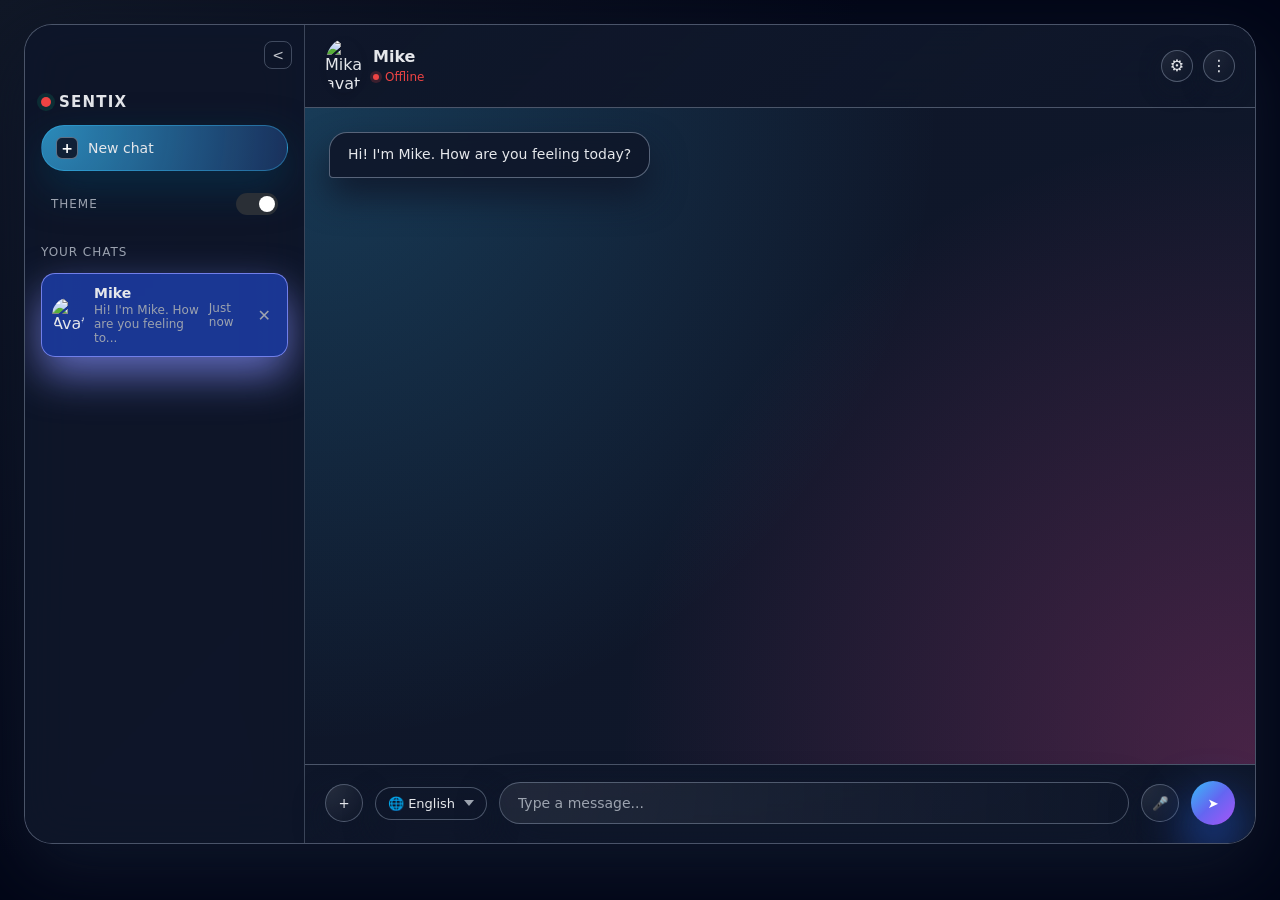
==== frontend/index.html @ 18a46323 "Initial commit - Sentix Empathy Companion" ====
<!DOCTYPE html>
<html lang="en">
<head>
    <meta charset="UTF-8">
    <title>Sentix | Emotion-Aware AI</title>
    <link rel="stylesheet" href="style.css">
</head>
<body>

<div class="container">

    <!-- LEFT PANEL -->
    <aside class="sidebar">
        <button id="toggle-sidebar" class="icon-btn sidebar-toggle-btn ghost" type="button" aria-label="Toggle sidebar">&lt;</button>

        <div class="sidebar-inner">
            <div class="sidebar-top">
                <div class="brand-row">
                    <div class="brand-dot"></div>
                    <span class="brand-text">Sentix</span>
                </div>
            </div>

            <button id="new-chat" class="new-chat-btn">
                <span class="btn-icon">+</span>
                <span class="btn-text">New chat</span>
            </button>

            <div class="theme-toggle">
                <span class="toggle-label">Theme</span>
                <label class="switch">
                    <input id="theme-switch" type="checkbox" aria-label="Toggle dark mode">
                    <span class="slider"></span>
                </label>
            </div>

            <div class="sidebar-section">Your chats</div>
            <div id="chat-list" class="chat-list"></div>
        </div>
    </aside>

    <!-- RIGHT CHAT PANEL -->
    <main class="chat-area">

        <header class="chat-header">
            <div class="chat-header-left">
                <div class="profile">
                    <img src="https://i.pinimg.com/564x/8d/ff/49/8dff49985d0d8afa53751d9ba8907aed.jpg" alt="Mika avatar" />
                    <div>
                        <h3 id="chat-title">Sentix AI</h3>
                        <span class="status">Active now</span>
                    </div>
                </div>
            </div>
            <div class="chat-header-actions" style="position: relative;">
                <button id="settings-btn" class="icon-btn glass-icon" type="button" aria-label="Settings">
                    ⚙
                </button>
                <div id="settings-menu" class="settings-menu hidden">
                    <div class="settings-item">
                        <span>UI Scale</span>
                        <div class="zoom-controls">
                            <button id="zoom-out-btn" class="zoom-btn" type="button" title="Decrease size">−</button>
                            <span id="zoom-level-text">100%</span>
                            <button id="zoom-in-btn" class="zoom-btn" type="button" title="Increase size">+</button>
                        </div>
                    </div>
                    <div class="settings-item" style="margin-top: 10px; display: flex; justify-content: space-between; align-items: center;">
                        <span style="font-size: 13px; color: var(--text-main);">Emotion Tracker</span>
                        <label class="switch">
                            <input id="webcam-switch" type="checkbox" aria-label="Toggle webcam emotion tracking">
                            <span class="slider"></span>
                        </label>
                    </div>
                    <video id="webcam-feed" autoplay playsinline muted style="display: none;"></video>
                    <canvas id="webcam-canvas" style="display: none;"></canvas>
                </div>
                <button class="icon-btn glass-icon" type="button" aria-label="More options">
                    ⋮
                </button>
            </div>
        </header>

        <section id="chat" class="messages"></section>

        <footer class="input-box">
            <button class="input-icon-btn" type="button" aria-label="Add attachment">+</button>

            <!-- ── Language Selector ── -->
            <div class="lang-select-wrapper">
                <select id="language-select" class="language-select" aria-label="Select language">
                    <option value="English" selected>🌐 English</option>
                    <option value="Hindi">हिन्दी</option>
                    <option value="Bengali">বাংলা</option>
                    <option value="Tamil">தமிழ்</option>
                    <option value="Telugu">తెలుగు</option>
                    <option value="Marathi">मराठी</option>
                    <option value="Gujarati">ગુજરાતી</option>
                    <option value="Kannada">ಕನ್ನಡ</option>
                    <option value="Malayalam">മലയാളം</option>
                    <option value="Punjabi">ਪੰਜਾਬੀ</option>
                    <option value="Odia">ଓଡ଼ିଆ</option>
                    <option value="Assamese">অসমীয়া</option>
                </select>
            </div>

            <div class="input-wrapper">
                <input id="input"
                       placeholder="Type a message..."
                       onkeydown="if(event.key==='Enter') send()">
            </div>
            <button id="mic-btn" class="input-icon-btn" type="button" aria-label="Voice Input">🎤</button>
            <button id="send-btn" class="send-btn" type="button" onclick="send()" aria-label="Send message">
                ➤
            </button>
        </footer>

    </main>
</div>

<script src="script.js"></script>
</body>
</html>
---- frontend/style.css ----
* {
    box-sizing: border-box;
    font-family: "Segoe UI", system-ui, sans-serif;
}

:root {
    /* Dark theme defaults (current design) */
    --app-bg: radial-gradient(circle at 0% 0%, #111827 0, #020617 55%),
               radial-gradient(circle at 100% 100%, #4c1d95 0, #020617 55%);
    --panel-bg: rgba(15, 23, 42, 0.82);
    --panel-border: rgba(148, 163, 184, 0.45);
    --sidebar-bg: rgba(15, 23, 42, 0.78);
    --sidebar-border: rgba(148, 163, 184, 0.35);

    --text-main: #e5e7eb;
    --text-sub: #94a3b8;
    --text-placeholder: #9ca3af;

    --accent: #7dd3fc;
    --accent-strong: #6366f1;

    --sidebar-text: #e5e7eb;
    --sidebar-muted: #9ca3af;
    --sidebar-item: rgba(15, 23, 42, 0.6);
    --sidebar-item-hover: rgba(30, 64, 175, 0.55);
    --sidebar-item-active: rgba(30, 64, 175, 0.8);
    --sidebar-btn: rgba(15, 23, 42, 0.7);
    --sidebar-btn-border: rgba(148, 163, 184, 0.45);
    --sidebar-icon: #e5e7eb;

    --chat-bubble: rgba(15, 23, 42, 0.9);
    --chat-border: rgba(148, 163, 184, 0.55);
    --chat-user-gradient: linear-gradient(135deg, #38bdf8, #6366f1, #a855f7);
    --chat-bot-bg: var(--chat-bubble);
    --chat-bot-border: var(--chat-border);

    --input-bg: radial-gradient(circle at 0% 0%, rgba(248, 250, 252, 0.08), rgba(15, 23, 42, 0.9));
    --input-border: rgba(148, 163, 184, 0.45);

    --glass-shadow: 0 26px 70px rgba(15, 23, 42, 0.95);
}

/* LIGHT THEME OVERRIDES – soft 3D / pastel */
body.theme-light {
    /* base surfaces */
    --app-bg: linear-gradient(135deg, #f3e8df, #f6ede7);
    --panel-bg: #f6ede7;
    --sidebar-bg: rgba(255, 255, 255, 0.5);
    --panel-border: rgba(255, 255, 255, 0.6);
    --sidebar-border: rgba(255, 255, 255, 0.6);

    /* pastel palette */
    --peach: #e9b7a4;
    --rose: #d99a8c;
    --cream: #f6ede7;
    --sky: #9fc6d8;
    --soft-blue: #bcd6e3;

    /* text */
    --text-main: #2f2f2f;
    --text-sub: #6e6e6e;
    --text-placeholder: #a0a0a0;

    /* accents */
    --accent: #9fc6d8;
    --accent-strong: #d99a8c;

    /* sidebar + list */
    --sidebar-text: #2f2f2f;
    --sidebar-muted: #8a827b;
    --sidebar-item: rgba(246, 237, 231, 0.9);
    --sidebar-item-hover: rgba(245, 230, 220, 0.95);
    --sidebar-item-active: rgba(233, 183, 164, 0.25);
    --sidebar-btn: rgba(246, 237, 231, 0.9);
    --sidebar-btn-border: rgba(255, 255, 255, 0.8);
    --sidebar-icon: #6e6e6e;

    /* chat bubbles */
    --chat-user-gradient: linear-gradient(135deg, #9fc6d8, #d99a8c);
    --chat-bot-bg: #f9efe6;
    --chat-bot-border: rgba(255, 255, 255, 0.9);
    --chat-bubble: var(--chat-bot-bg);
    --chat-border: var(--chat-bot-border);

    /* input */
    --input-bg: #f6ede7;
    --input-border: rgba(255, 255, 255, 0.9);

    /* global light shadow */
    --glass-shadow: 8px 8px 24px rgba(0, 0, 0, 0.08),
                    -8px -8px 24px rgba(255, 255, 255, 0.9);
}

body {
    margin: 0;
    min-height: 100vh;
    background: var(--app-bg);
    color: var(--text-main);
    display: flex;
    align-items: stretch;
    justify-content: center;
    padding: 24px;
    transition: background 0.25s ease, color 0.25s ease;
}

.container {
    display: flex;
    width: min(1180px, 100%);
    max-height: 820px;
    flex: 1;
    background: linear-gradient(135deg, rgba(15, 23, 42, 0.78), rgba(15, 23, 42, 0.88));
    border-radius: 28px;
    border: 1px solid var(--panel-border);
    box-shadow: var(--glass-shadow);
    overflow: hidden;
    backdrop-filter: blur(28px) saturate(160%);
    -webkit-backdrop-filter: blur(28px) saturate(160%);
    transition: background 0.25s ease, border-color 0.25s ease, box-shadow 0.25s ease;
}

body.theme-light .container {
    background: radial-gradient(circle at 0% 0%, #f6ede7 0, #f3e8df 55%);
    box-shadow: 12px 12px 28px rgba(0, 0, 0, 0.08),
                -12px -12px 28px rgba(255, 255, 255, 0.95);
}

/* SIDEBAR */
.sidebar {
    width: 280px;
    min-width: 280px;
    flex-shrink: 0;
    position: relative;
    background: var(--sidebar-bg);
    color: var(--sidebar-text);
    border-right: 1px solid var(--sidebar-border);
    padding: 16px;
    overflow: hidden;
    backdrop-filter: blur(24px);
    -webkit-backdrop-filter: blur(24px);
    /* Expand: width grows immediately */
    transition: width 0.2s ease, min-width 0.2s ease, background 0.25s ease, border-color 0.25s ease;
}

body.sidebar-collapsed .sidebar {
    width: 52px;
    min-width: 52px;
    /* Collapse: wait for content to fully vanish (0.14s) THEN shrink */
    transition: width 0.2s ease 0.14s, min-width 0.2s ease 0.14s, background 0.25s ease, border-color 0.25s ease;
}

/* Inner content fades when collapsed */
.sidebar-inner {
    padding-top: 52px;
    opacity: 1;
    visibility: visible;
    transform: translateX(0);
    pointer-events: auto;
    transform-origin: left center;
    /* Expand: visibility flips to visible instantly at delay start, then content fades in */
    transition: opacity 0.15s ease 0.18s, transform 0.15s ease 0.18s, visibility 0s linear 0.18s;
    display: flex;
    flex-direction: column;
    gap: 14px;
}

body.sidebar-collapsed .sidebar-inner {
    opacity: 0;
    visibility: hidden;
    transform: translateX(-6px);
    pointer-events: none;
    /* Collapse: fade 0.12s, then visibility snaps to hidden at 0.12s — fully gone before width shrinks */
    transition: opacity 0.12s ease, transform 0.12s ease, visibility 0s linear 0.12s;
}

/* Absolutely-positioned toggle button — always visible */
.sidebar-toggle-btn {
    position: absolute !important;
    top: 16px;
    right: 12px;
    z-index: 10;
    width: 28px !important;
    height: 28px !important;
    border-radius: 8px !important;
    font-size: 14px !important;
    line-height: 1 !important;
    display: inline-flex !important;
    align-items: center !important;
    justify-content: center !important;
    padding: 0 !important;
    opacity: 0.85;
    transition: opacity 0.2s ease, background 0.18s ease !important;
}

.sidebar-top {
    display: flex;
    align-items: center;
    justify-content: space-between;
    gap: 10px;
}

.brand-row {
    display: flex;
    align-items: center;
    gap: 8px;
    font-weight: 600;
}

.brand-dot {
    width: 10px;
    height: 10px;
    border-radius: 50%;
    background: #22c55e;
    box-shadow: 0 0 0 4px rgba(34, 197, 94, 0.25);
}

.brand-text {
    font-size: 15px;
    color: var(--sidebar-text);
    letter-spacing: 0.08em;
    text-transform: uppercase;
}

.icon-btn {
    width: 32px;
    height: 32px;
    border-radius: 999px;
    border: 1px solid var(--sidebar-btn-border);
    background: radial-gradient(circle at 0% 0%, rgba(248, 250, 252, 0.06), rgba(15, 23, 42, 0.92));
    cursor: pointer;
    font-size: 16px;
    line-height: 1;
    color: var(--sidebar-icon);
    display: inline-flex;
    align-items: center;
    justify-content: center;
    box-shadow: 0 8px 20px rgba(15, 23, 42, 0.7);
    transition: transform 0.18s ease, box-shadow 0.18s ease, background 0.18s ease, border-color 0.18s ease, opacity 0.18s ease, color 0.18s ease;
}

.icon-btn.ghost {
    background: transparent;
    box-shadow: none;
}

.icon-btn:hover {
    transform: translateY(-1px) scale(1.02);
    box-shadow: 0 14px 32px rgba(15, 23, 42, 0.95);
    border-color: rgba(129, 140, 248, 0.85);
}

.icon-btn:active {
    transform: translateY(0) scale(0.96);
    box-shadow: 0 8px 20px rgba(15, 23, 42, 0.8);
    opacity: 0.9;
}

body.theme-light .icon-btn {
    background: #f6ede7;
    border-color: rgba(255, 255, 255, 0.9);
    color: #6e6e6e;
    box-shadow:
        6px 6px 12px rgba(0, 0, 0, 0.08),
        -6px -6px 12px rgba(255, 255, 255, 0.9);
}

.new-chat-btn {
    display: flex;
    align-items: center;
    gap: 10px;
    padding: 11px 14px;
    border-radius: 999px;
    border: 1px solid rgba(56, 189, 248, 0.4);
    background: radial-gradient(circle at 0% 0%, rgba(56, 189, 248, 0.7), rgba(59, 130, 246, 0.25));
    color: var(--sidebar-text);
    cursor: pointer;
    font-size: 14px;
    box-shadow: 0 16px 40px rgba(8, 47, 73, 0.85);
    transition: transform 0.22s ease, box-shadow 0.22s ease, filter 0.22s ease, background 0.22s ease, border-color 0.22s ease, color 0.22s ease;
}

.btn-icon {
    width: 22px;
    height: 22px;
    border-radius: 6px;
    display: grid;
    place-items: center;
    font-weight: 600;
}

/* Dark theme "+" icon - dark pill, light glyph */
body:not(.theme-light) .btn-icon {
    background: rgba(15, 23, 42, 0.9);
    color: #ffffff;
    border: 1px solid rgba(148, 163, 184, 0.6);
}

/* Light theme "+" icon - light pill, dark glyph */
body.theme-light .btn-icon {
    background: #ffffff;
    color: #2f2f2f;
    border: 1px solid #e2e8f0;
}

.new-chat-btn:hover {
    transform: translateY(-1px) scale(1.02);
    box-shadow: 0 22px 50px rgba(8, 47, 73, 1);
    filter: saturate(1.4);
}

.new-chat-btn:active {
    transform: translateY(0) scale(0.97);
    box-shadow: 0 12px 32px rgba(8, 47, 73, 0.85);
}

body.theme-light .new-chat-btn {
    background: linear-gradient(145deg, #f6ede7, #f9f2ec);
    border-color: rgba(255, 255, 255, 0.9);
    color: var(--text-main);
    box-shadow:
        8px 8px 16px rgba(0, 0, 0, 0.08),
        -8px -8px 16px rgba(255, 255, 255, 0.95);
}

.sidebar-section {
    font-size: 12px;
    text-transform: uppercase;
    letter-spacing: 0.08em;
    color: var(--sidebar-muted);
    margin-top: 8px;
}

.chat-list {
    display: flex;
    flex-direction: column;
    gap: 10px;
}

.chat-item {
    display: flex;
    align-items: center;
    gap: 10px;
    padding: 11px 10px;
    border-radius: 14px;
    background: radial-gradient(circle at 0% 0%, rgba(15, 23, 42, 0.96), rgba(15, 23, 42, 0.78));
    color: var(--sidebar-text);
    cursor: pointer;
    transition: background 0.2s ease, box-shadow 0.2s ease, transform 0.2s ease, border-color 0.2s ease;
    border: 1px solid transparent;
}

.chat-item:hover {
    background: var(--sidebar-item-hover);
    box-shadow: 0 16px 40px rgba(15, 23, 42, 0.85);
    transform: translateY(-1px);
    border-color: rgba(129, 140, 248, 0.85);
}

.chat-item img {
    width: 32px;
    border-radius: 50%;
}

.chat-item-content {
    display: flex;
    flex-direction: column;
    gap: 2px;
}

.chat-item h4 {
    margin: 0;
    font-size: 14px;
    font-weight: 600;
}

.chat-item p {
    margin: 0;
    font-size: 12px;
    color: var(--sidebar-muted);
}

.time {
    margin-left: auto;
    font-size: 12px;
    color: var(--sidebar-muted);
}

.delete-btn {
    margin-left: 8px;
    border: none;
    background: transparent;
    color: var(--sidebar-muted);
    cursor: pointer;
    font-size: 16px;
}

.chat-item.active {
    background: var(--sidebar-item-active);
    border-color: rgba(129, 140, 248, 0.85);
    box-shadow: 0 18px 42px rgba(129, 140, 248, 0.7);
}

body.theme-light .chat-item {
    background: #f6ede7;
    box-shadow:
        8px 8px 16px rgba(0, 0, 0, 0.06),
        -8px -8px 16px rgba(255, 255, 255, 0.95);
}

body.theme-light .chat-item:hover {
    background: #f8f1ea;
    box-shadow:
        10px 10px 20px rgba(0, 0, 0, 0.06),
        -10px -10px 20px rgba(255, 255, 255, 0.96);
    border-color: rgba(233, 183, 164, 0.7);
}

body.theme-light .chat-item.active {
    background: radial-gradient(circle at top left, rgba(233, 183, 164, 0.45), #f6ede7);
    border-color: rgba(233, 183, 164, 0.9);
    box-shadow:
        8px 8px 18px rgba(0, 0, 0, 0.08),
        -8px -8px 18px rgba(255, 255, 255, 0.95);
}

/* COLLAPSED SIDEBAR */
body.sidebar-collapsed .sidebar {
    width: 68px;
    min-width: 68px;
    padding: 12px 8px;
}

body.sidebar-collapsed .brand-text,
body.sidebar-collapsed .sidebar-section,
body.sidebar-collapsed .chat-item-content,
body.sidebar-collapsed .time,
body.sidebar-collapsed .delete-btn {
    display: none;
}

body.sidebar-collapsed .new-chat-btn .btn-text {
    display: none;
}

body.sidebar-collapsed .new-chat-btn {
    justify-content: center;
}

body.sidebar-collapsed .chat-item {
    justify-content: center;
}

body.sidebar-collapsed .icon-btn#toggle-sidebar {
    transform: rotate(180deg);
}

/* CHAT AREA */
.chat-area {
    flex: 1;
    display: flex;
    flex-direction: column;
    background: radial-gradient(circle at 0% 0%, rgba(15, 23, 42, 0.96), rgba(15, 23, 42, 0.86));
    backdrop-filter: blur(24px);
    -webkit-backdrop-filter: blur(24px);
    transition: background 0.25s ease;
}

body.theme-light .chat-area {
    background:
        radial-gradient(circle at top left, #f6ede7, #e9d4c8);
}

/* HEADER */
.chat-header {
    display: flex;
    align-items: center;
    justify-content: space-between;
    background: linear-gradient(135deg, rgba(15, 23, 42, 0.98), rgba(15, 23, 42, 0.8));
    padding: 14px 20px;
    border-bottom: 1px solid var(--panel-border);
    backdrop-filter: blur(24px);
    -webkit-backdrop-filter: blur(24px);
    transition: background 0.25s ease, border-color 0.25s ease;
    position: relative;
    z-index: 50;
}

body.theme-light .chat-header {
    background: linear-gradient(135deg, #f6ede7, #f9f2ec);
}

.chat-header-left {
    display: flex;
    align-items: center;
    gap: 12px;
}

.chat-header-actions {
    display: flex;
    align-items: center;
    gap: 10px;
}

.glass-icon {
    background: radial-gradient(circle at 0% 0%, rgba(248, 250, 252, 0.08), rgba(15, 23, 42, 0.9));
}

body.theme-light .glass-icon {
    background: var(--panel-bg);
}

.profile {
    display: flex;
    align-items: center;
    gap: 10px;
}

.profile img {
    width: 38px;
    border-radius: 50%;
    /* soften avatar shadow for a cleaner header */
    box-shadow: 0 2px 6px rgba(0, 0, 0, 0.1);
}

.profile h3 {
    margin: 0;
    font-size: 16px;
    line-height: 1.1;
}

.status {
    display: inline-flex;
    align-items: center;
    gap: 6px;
    font-size: 12px;
    color: #22c55e;
    margin-top: 2px;
    line-height: 1.1;
}

.status::before {
    content: "";
    width: 6px;
    height: 6px;
    border-radius: 50%;
    background: #22c55e;
    box-shadow: 0 0 0 3px rgba(34, 197, 94, 0.2);
}

.status.offline {
    color: #ef4444;
}

.status.offline::before {
    background: #ef4444;
    box-shadow: 0 0 0 3px rgba(239, 68, 68, 0.2);
}

/* MESSAGES */
.messages {
    flex: 1;
    padding: 24px 24px 22px;
    overflow-y: auto;
    display: flex;
    flex-direction: column;
    gap: 14px;
    color: var(--text-main);
    background:
        radial-gradient(circle at 0% 0%, rgba(56, 189, 248, 0.22), transparent 55%),
        radial-gradient(circle at 100% 100%, rgba(236, 72, 153, 0.26), transparent 55%),
        linear-gradient(145deg, rgba(15, 23, 42, 0.9), rgba(15, 23, 42, 0.92));
    transition: background 0.28s ease;
    scroll-behavior: smooth;
}

body.theme-light .messages {
    background:
        radial-gradient(circle at top left, #f6ede7 0%, #e9d4c8 40%),
        linear-gradient(180deg, #f6ede7 0%, #f3e8df 100%);
}

.message {
    width: fit-content;
    max-width: 65%;
    padding: 12px 18px;
    border-radius: 18px;
    font-size: 14px;
    line-height: 1.4;
    word-wrap: break-word;
    align-self: flex-start;
    box-shadow: 0 18px 34px rgba(15, 23, 42, 0.9);
    opacity: 0;
    transform: translateY(8px) scale(0.98);
    animation: message-in 0.35s ease forwards;
}

body.theme-light .message {
    box-shadow: 0 8px 18px rgba(0, 0, 0, 0.08);
}

.user {
    background: var(--chat-user-gradient);
    color: #ffffff;
    align-self: flex-end;
    border-radius: 18px 18px 4px 18px;
    box-shadow: 0 20px 40px rgba(56, 189, 248, 0.75);
}

.bot {
    background: var(--chat-bot-bg);
    border: 1px solid var(--chat-bot-border);
    border-radius: 18px 18px 18px 4px;
    backdrop-filter: blur(18px);
    -webkit-backdrop-filter: blur(18px);
}

.typing-indicator {
    align-self: flex-start;
    max-width: 60%;
    padding: 10px 16px;
    border-radius: 999px;
    background: rgba(15, 23, 42, 0.85);
    border: 1px solid rgba(148, 163, 184, 0.5);
    color: var(--text-sub);
    font-size: 13px;
    display: inline-flex;
    align-items: center;
    gap: 10px;
    box-shadow: 0 16px 34px rgba(15, 23, 42, 0.9);
}

body.theme-light .typing-indicator {
    background: #f6ede7;
    border-color: rgba(255, 255, 255, 0.9);
    color: var(--text-sub);
    box-shadow:
        8px 8px 16px rgba(0, 0, 0, 0.06),
        -8px -8px 16px rgba(255, 255, 255, 0.96);
}

/* INPUT AREA */
.input-box {
    display: flex;
    align-items: center;
    gap: 12px;
    padding: 16px 20px 18px;
    background: linear-gradient(to top, rgba(15, 23, 42, 0.96), rgba(15, 23, 42, 0.88));
    border-top: 1px solid var(--panel-border);
    backdrop-filter: blur(20px);
    -webkit-backdrop-filter: blur(20px);
    transition: background 0.25s ease, border-color 0.25s ease;
}

body.theme-light .input-box {
    background: transparent;
}

.input-wrapper {
    flex: 1;
    background: var(--input-bg);
    border-radius: 28px;
    border: 1px solid var(--input-border);
    box-shadow: 0 18px 40px rgba(15, 23, 42, 0.95);
    padding: 0 4px;
    display: flex;
    align-items: center;
    transition: background 0.25s ease, border-color 0.25s ease, box-shadow 0.25s ease;
}

body.theme-light .input-wrapper {
    background: #f6ede7;
    border-color: rgba(255, 255, 255, 0.9);
    box-shadow:
        inset 2px 2px 5px rgba(0, 0, 0, 0.05),
        inset -2px -2px 5px rgba(255, 255, 255, 0.8);
}

.input-box input {
    flex: 1;
    padding: 12px 14px;
    border-radius: 28px;
    border: none;
    background: transparent;
    color: var(--text-main);
    outline: none;
    font-size: 14px;
}

.input-box input::placeholder {
    color: var(--text-placeholder);
}

.input-icon-btn {
    width: 38px;
    height: 38px;
    border-radius: 999px;
    border: 1px solid var(--sidebar-btn-border);
    background: radial-gradient(circle at 0% 0%, rgba(248, 250, 252, 0.1), rgba(15, 23, 42, 0.94));
    color: var(--sidebar-icon);
    display: inline-flex;
    align-items: center;
    justify-content: center;
    cursor: pointer;
    box-shadow: 0 14px 30px rgba(15, 23, 42, 0.9);
    transition: transform 0.18s ease, box-shadow 0.18s ease, background 0.18s ease, color 0.18s ease, border-color 0.18s ease;
}

.input-icon-btn:hover {
    transform: translateY(-1px) scale(1.04);
    box-shadow: 0 20px 46px rgba(15, 23, 42, 1);
}

.input-icon-btn:active {
    transform: translateY(0) scale(0.97);
    box-shadow: 0 12px 28px rgba(15, 23, 42, 0.92);
}

body.theme-light .input-icon-btn {
    background: #f6ede7;
    border-color: rgba(255, 255, 255, 0.9);
    color: #6e6e6e;
    box-shadow:
        6px 6px 12px rgba(0, 0, 0, 0.08),
        -6px -6px 12px rgba(255, 255, 255, 0.9);
}

.send-btn {
    background: var(--chat-user-gradient);
    border: none;
    width: 44px;
    height: 44px;
    border-radius: 999px;
    color: #ffffff;
    cursor: pointer;
    display: inline-flex;
    align-items: center;
    justify-content: center;
    box-shadow: 0 22px 50px rgba(37, 99, 235, 0.9);
    transition: transform 0.18s ease, box-shadow 0.18s ease, opacity 0.18s ease;
}

.send-btn:hover:not(:disabled) {
    transform: translateY(-1px) scale(1.05);
    box-shadow: 0 28px 60px rgba(37, 99, 235, 1);
}

.send-btn:active:not(:disabled) {
    transform: translateY(0) scale(0.96);
    box-shadow: 0 18px 40px rgba(37, 99, 235, 0.9);
}

.send-btn:disabled,
.send-btn.is-loading {
    opacity: 0.7;
    cursor: default;
    box-shadow: 0 12px 28px rgba(15, 23, 42, 0.8);
}

body.theme-light .send-btn {
    box-shadow:
        6px 6px 12px rgba(0, 0, 0, 0.08),
        -6px -6px 12px rgba(255, 255, 255, 0.9);
}

/* THEME TOGGLE */
.theme-toggle {
    display: flex;
    align-items: center;
    justify-content: space-between;
    padding: 8px 10px;
    border-radius: 10px;
    background: transparent;
    color: var(--sidebar-muted);
    font-size: 12px;
    text-transform: uppercase;
    letter-spacing: 0.08em;
}

.switch {
    position: relative;
    display: inline-block;
    width: 42px;
    height: 22px;
}

.switch input {
    opacity: 0;
    width: 0;
    height: 0;
}

.slider {
    position: absolute;
    cursor: pointer;
    top: 0;
    left: 0;
    right: 0;
    bottom: 0;
    background: #2a2f36;
    border-radius: 999px;
    transition: background 0.2s ease;
}

body.theme-light .slider {
    background: #cbd5e1;
}

.slider:before {
    position: absolute;
    content: "";
    height: 16px;
    width: 16px;
    left: 3px;
    top: 3px;
    background: #ffffff;
    border-radius: 50%;
    transition: transform 0.2s ease;
}

.switch input:checked + .slider:before {
    transform: translateX(20px);
}

body.sidebar-collapsed .theme-toggle {
    display: none;
}

/* ── LANGUAGE SELECTOR ───────────────────────────────────────── */
.lang-select-wrapper {
    position: relative;
    flex-shrink: 0;
}

.language-select {
    appearance: none;
    -webkit-appearance: none;
    -moz-appearance: none;
    background: radial-gradient(circle at 0% 0%, rgba(248, 250, 252, 0.1), rgba(15, 23, 42, 0.94));
    color: var(--text-main);
    border: 1px solid var(--sidebar-btn-border);
    border-radius: 999px;
    padding: 8px 30px 8px 12px;
    font-size: 13px;
    cursor: pointer;
    outline: none;
    box-shadow: 0 14px 30px rgba(15, 23, 42, 0.9);
    transition: border-color 0.2s ease, box-shadow 0.2s ease, transform 0.18s ease;
    max-width: 120px;
    white-space: nowrap;
    overflow: hidden;
    text-overflow: ellipsis;
    /* Custom dropdown arrow */
    background-image: url("data:image/svg+xml,%3Csvg xmlns='http://www.w3.org/2000/svg' width='10' height='6'%3E%3Cpath d='M0 0l5 6 5-6z' fill='%239ca3af'/%3E%3C/svg%3E");
    background-repeat: no-repeat;
    background-position: right 12px center;
    background-size: 10px 6px;
}

.language-select:hover {
    border-color: rgba(129, 140, 248, 0.85);
    transform: translateY(-1px);
    box-shadow: 0 18px 40px rgba(15, 23, 42, 1);
}

.language-select:focus {
    border-color: rgba(129, 140, 248, 0.9);
    box-shadow: 0 0 0 3px rgba(129, 140, 248, 0.2), 0 18px 40px rgba(15, 23, 42, 1);
}

.language-select option {
    background: #0f172a;
    color: #e5e7eb;
    padding: 8px;
}

/* Light theme */
body.theme-light .language-select {
    background: #f6ede7;
    border-color: rgba(255, 255, 255, 0.9);
    color: var(--text-main);
    box-shadow:
        6px 6px 12px rgba(0, 0, 0, 0.08),
        -6px -6px 12px rgba(255, 255, 255, 0.9);
    background-image: url("data:image/svg+xml,%3Csvg xmlns='http://www.w3.org/2000/svg' width='10' height='6'%3E%3Cpath d='M0 0l5 6 5-6z' fill='%236e6e6e'/%3E%3C/svg%3E");
    background-repeat: no-repeat;
    background-position: right 12px center;
    background-size: 10px 6px;
}

body.theme-light .language-select:hover {
    border-color: rgba(233, 183, 164, 0.7);
}

body.theme-light .language-select:focus {
    border-color: rgba(233, 183, 164, 0.9);
    box-shadow: 0 0 0 3px rgba(233, 183, 164, 0.2),
                6px 6px 12px rgba(0, 0, 0, 0.08),
                -6px -6px 12px rgba(255, 255, 255, 0.9);
}

body.theme-light .language-select option {
    background: #f6ede7;
    color: #2f2f2f;
}

/* ANIMATIONS */
@keyframes message-in {
    0% {
        opacity: 0;
        transform: translateY(10px) scale(0.97);
        filter: blur(2px);
    }
    100% {
        opacity: 1;
        transform: translateY(0) scale(1);
        filter: blur(0);
    }
}

/* RESPONSIVE */
@media (max-width: 900px) {
    body {
        padding: 12px;
    }

    .container {
        flex-direction: column;
        max-height: none;
    }

    .sidebar {
        width: 100%;
        min-width: 100%;
        max-width: 100%;
        padding-inline: 14px;
        border-right: none;
        border-bottom: 1px solid var(--sidebar-border);
    }

    .chat-area {
        min-height: 0;
    }
}

.brand-dot {
    width: 10px;
    height: 10px;
    border-radius: 50%;
    background: #22c55e;
    box-shadow: 0 0 0 4px rgba(16,185,129,0.15);
}

/* SETTINGS MENU */
.settings-menu {
    position: absolute;
    top: 48px;
    right: 0px;
    background: var(--panel-bg);
    border: 1px solid var(--panel-border);
    border-radius: 12px;
    padding: 12px;
    box-shadow: var(--glass-shadow);
    z-index: 100;
    backdrop-filter: blur(24px);
    -webkit-backdrop-filter: blur(24px);
    min-width: 180px;
    opacity: 1;
    transform: translateY(0);
    transition: opacity 0.2s ease, transform 0.2s ease, visibility 0.2s ease;
}

.settings-menu.hidden {
    opacity: 0;
    visibility: hidden;
    transform: translateY(-8px);
    pointer-events: none;
}

.settings-item {
    display: flex;
    align-items: center;
    justify-content: space-between;
    font-size: 14px;
    color: var(--text-main);
}

.zoom-controls {
    display: flex;
    align-items: center;
    gap: 8px;
    background: rgba(15, 23, 42, 0.5);
    padding: 4px;
    border-radius: 8px;
    border: 1px solid var(--sidebar-btn-border);
}

body.theme-light .zoom-controls {
    background: #f6ede7;
}

.zoom-btn {
    background: transparent;
    border: none;
    color: var(--text-main);
    cursor: pointer;
    font-size: 16px;
    width: 24px;
    height: 24px;
    display: flex;
    align-items: center;
    justify-content: center;
    border-radius: 4px;
    transition: background 0.2s ease;
}

.zoom-btn:hover {
    background: rgba(148, 163, 184, 0.2);
}

#zoom-level-text {
    font-size: 12px;
    min-width: 40px;
    text-align: center;
}

/* MIC ACTIVE STATE */
#mic-btn.mic-active {
    background: radial-gradient(circle at 0% 0%, rgba(239, 68, 68, 0.85), rgba(185, 28, 28, 0.7));
    border-color: rgba(239, 68, 68, 0.8);
    color: #ffffff;
    animation: mic-pulse 1.2s ease-in-out infinite;
    box-shadow: 0 0 0 0 rgba(239, 68, 68, 0.6);
}

@keyframes mic-pulse {
    0%   { box-shadow: 0 0 0 0   rgba(239, 68, 68, 0.55); }
    60%  { box-shadow: 0 0 0 10px rgba(239, 68, 68, 0);   }
    100% { box-shadow: 0 0 0 0   rgba(239, 68, 68, 0);    }
}

/* [UPGRADE 6] Speech error toast */
.speech-error-toast {
    position: fixed;
    bottom: 32px;
    left: 50%;
    transform: translateX(-50%);
    background: rgba(239, 68, 68, 0.92);
    color: #ffffff;
    padding: 12px 24px;
    border-radius: 999px;
    font-size: 13px;
    z-index: 9999;
    box-shadow: 0 12px 32px rgba(239, 68, 68, 0.4);
    backdrop-filter: blur(12px);
    -webkit-backdrop-filter: blur(12px);
    opacity: 1;
    transition: opacity 0.3s ease;
    animation: toast-in 0.3s ease;
}

body.theme-light .speech-error-toast {
    background: rgba(220, 38, 38, 0.9);
    box-shadow: 0 8px 24px rgba(220, 38, 38, 0.25);
}

@keyframes toast-in {
    from { transform: translateX(-50%) translateY(16px); opacity: 0; }
    to   { transform: translateX(-50%) translateY(0);    opacity: 1; }
}
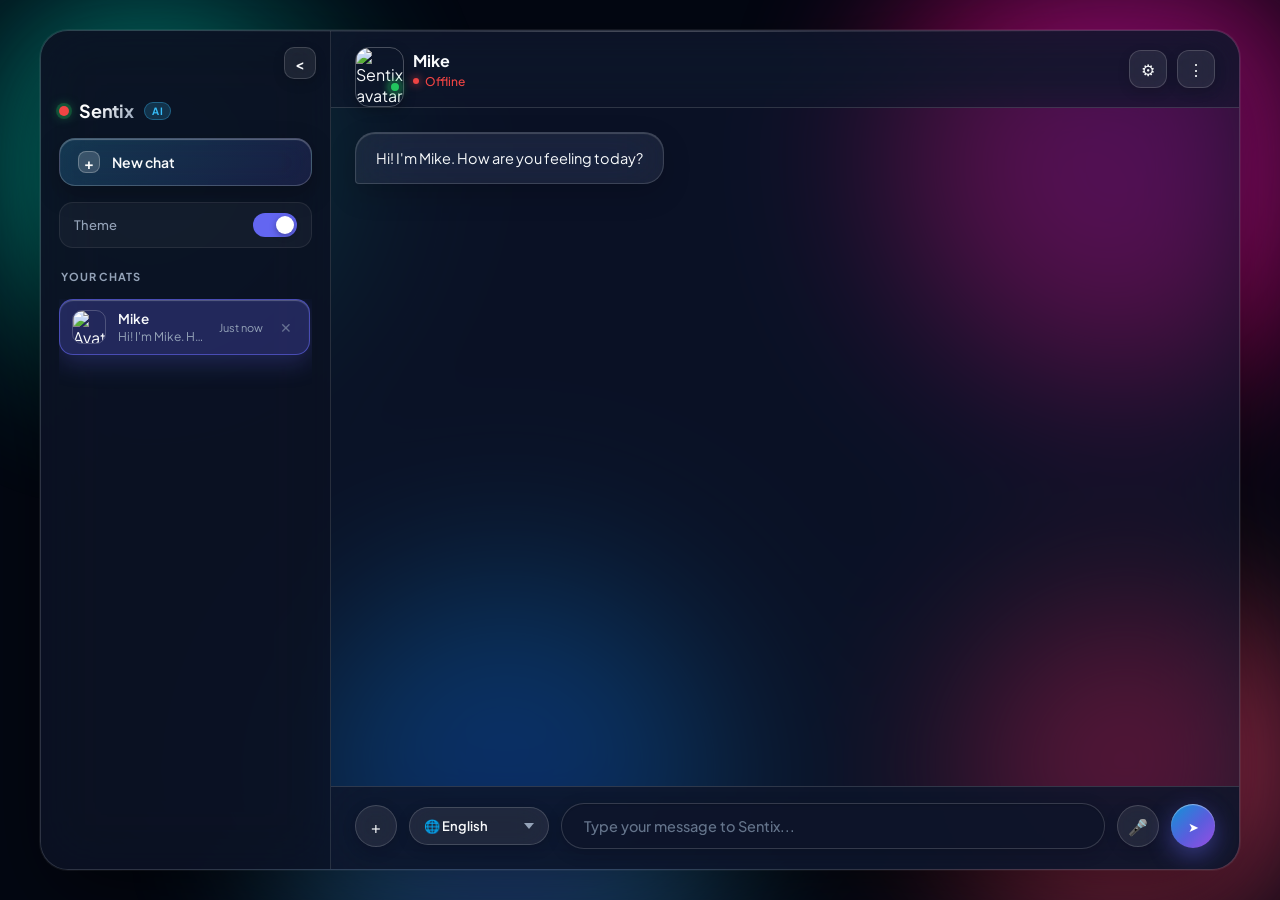
==== commit e8794ea3: "Upgrade frontend UI with Liquid Glass aesthetics and shaders" ====
--- a/frontend/index.html
+++ b/frontend/index.html
@@ -2,14 +2,31 @@
 <html lang="en">
 <head>
     <meta charset="UTF-8">
-    <title>Sentix | Emotion-Aware AI</title>
+    <meta name="viewport" content="width=device-width, initial-scale=1.0">
+    <title>Sentix | Emotion-Aware AI Companion</title>
+    
+    <!-- Modern Typography -->
+    <link rel="preconnect" href="https://fonts.googleapis.com">
+    <link rel="preconnect" href="https://fonts.gstatic.com" crossorigin>
+    <link href="https://fonts.googleapis.com/css2?family=Outfit:wght@300;400;500;600;700&family=Plus+Jakarta+Sans:wght@400;500;600;700&display=swap" rel="stylesheet">
+    
+    <!-- Liquid Glass JS & Component Styles -->
+    <link rel="stylesheet" href="liquid-glass/glass.css">
     <link rel="stylesheet" href="style.css">
 </head>
 <body>
 
+<!-- Ambient Chromatic Glowing Orbs for Liquid Glass Refraction -->
+<div class="ambient-glow-background" aria-hidden="true">
+    <div class="ambient-orb orb-1"></div>
+    <div class="ambient-orb orb-2"></div>
+    <div class="ambient-orb orb-3"></div>
+    <div class="ambient-orb orb-4"></div>
+</div>
+
 <div class="container">
 
-    <!-- LEFT PANEL -->
+    <!-- LEFT PANEL / SIDEBAR -->
     <aside class="sidebar">
         <button id="toggle-sidebar" class="icon-btn sidebar-toggle-btn ghost" type="button" aria-label="Toggle sidebar">&lt;</button>
 
@@ -18,6 +35,7 @@
                 <div class="brand-row">
                     <div class="brand-dot"></div>
                     <span class="brand-text">Sentix</span>
+                    <span class="brand-badge">AI</span>
                 </div>
             </div>
 
@@ -45,17 +63,23 @@
         <header class="chat-header">
             <div class="chat-header-left">
                 <div class="profile">
-                    <img src="https://i.pinimg.com/564x/8d/ff/49/8dff49985d0d8afa53751d9ba8907aed.jpg" alt="Mika avatar" />
-                    <div>
+                    <div class="avatar-wrapper">
+                        <img src="https://i.pinimg.com/564x/8d/ff/49/8dff49985d0d8afa53751d9ba8907aed.jpg" alt="Sentix avatar" />
+                        <span class="avatar-pulse"></span>
+                    </div>
+                    <div class="profile-meta">
                         <h3 id="chat-title">Sentix AI</h3>
                         <span class="status">Active now</span>
                     </div>
                 </div>
             </div>
+            
             <div class="chat-header-actions" style="position: relative;">
                 <button id="settings-btn" class="icon-btn glass-icon" type="button" aria-label="Settings">
                     ⚙
                 </button>
+
+                <!-- Settings Dropdown Menu -->
                 <div id="settings-menu" class="settings-menu hidden">
                     <div class="settings-item">
                         <span>UI Scale</span>
@@ -65,59 +89,86 @@
                             <button id="zoom-in-btn" class="zoom-btn" type="button" title="Increase size">+</button>
                         </div>
                     </div>
-                    <div class="settings-item" style="margin-top: 10px; display: flex; justify-content: space-between; align-items: center;">
-                        <span style="font-size: 13px; color: var(--text-main);">Emotion Tracker</span>
+                    
+                    <div class="settings-item">
+                        <span>Emotion Tracker</span>
                         <label class="switch">
                             <input id="webcam-switch" type="checkbox" aria-label="Toggle webcam emotion tracking">
                             <span class="slider"></span>
                         </label>
                     </div>
+                    
+                    <div class="settings-item">
+                        <span>Blind Mode</span>
+                        <label class="switch">
+                            <input id="blind-mode-switch" type="checkbox" aria-label="Toggle blind mode">
+                            <span class="slider"></span>
+                        </label>
+                    </div>
+
+                    <!-- Hidden Webcam elements (preserved for DeepFace emotion tracking) -->
                     <video id="webcam-feed" autoplay playsinline muted style="display: none;"></video>
                     <canvas id="webcam-canvas" style="display: none;"></canvas>
                 </div>
+
                 <button class="icon-btn glass-icon" type="button" aria-label="More options">
                     ⋮
                 </button>
             </div>
         </header>
 
+        <!-- MESSAGES LIST -->
         <section id="chat" class="messages"></section>
 
+        <!-- BOTTOM INPUT DOCK -->
         <footer class="input-box">
-            <button class="input-icon-btn" type="button" aria-label="Add attachment">+</button>
+            <button class="input-icon-btn" type="button" aria-label="Add attachment" title="Add Attachment">+</button>
 
             <!-- ── Language Selector ── -->
             <div class="lang-select-wrapper">
                 <select id="language-select" class="language-select" aria-label="Select language">
                     <option value="English" selected>🌐 English</option>
-                    <option value="Hindi">हिन्दी</option>
-                    <option value="Bengali">বাংলা</option>
-                    <option value="Tamil">தமிழ்</option>
-                    <option value="Telugu">తెలుగు</option>
-                    <option value="Marathi">मराठी</option>
-                    <option value="Gujarati">ગુજરાતી</option>
-                    <option value="Kannada">ಕನ್ನಡ</option>
-                    <option value="Malayalam">മലയാളം</option>
-                    <option value="Punjabi">ਪੰਜਾਬੀ</option>
-                    <option value="Odia">ଓଡ଼ିଆ</option>
-                    <option value="Assamese">অসমীয়া</option>
+                    <option value="Hindi">हिन्दी (Hindi)</option>
+                    <option value="Bengali">বাংলা (Bengali)</option>
+                    <option value="Tamil">தமிழ் (Tamil)</option>
+                    <option value="Telugu">తెలుగు (Telugu)</option>
+                    <option value="Marathi">मराठी (Marathi)</option>
+                    <option value="Gujarati">ગુજરાતી (Gujarati)</option>
+                    <option value="Kannada">ಕನ್ನಡ (Kannada)</option>
+                    <option value="Malayalam">മലയാളം (Malayalam)</option>
+                    <option value="Punjabi">ਪੰਜਾਬੀ (Punjabi)</option>
+                    <option value="Odia">ଓଡ଼ିଆ (Odia)</option>
+                    <option value="Assamese">অসমীয়া (Assamese)</option>
                 </select>
             </div>
 
             <div class="input-wrapper">
                 <input id="input"
-                       placeholder="Type a message..."
+                       placeholder="Type your message to Sentix..."
+                       autocomplete="off"
                        onkeydown="if(event.key==='Enter') send()">
             </div>
-            <button id="mic-btn" class="input-icon-btn" type="button" aria-label="Voice Input">🎤</button>
-            <button id="send-btn" class="send-btn" type="button" onclick="send()" aria-label="Send message">
-                ➤
+            
+            <button id="mic-btn" class="input-icon-btn mic-btn" type="button" aria-label="Voice Input" title="Voice Input">🎤</button>
+            <button id="send-btn" class="send-btn" type="button" onclick="send()" aria-label="Send message" title="Send message">
+                <span class="send-icon">➤</span>
+                <span class="send-spinner"></span>
             </button>
         </footer>
 
     </main>
 </div>
 
+<!-- Dependencies & Liquid Glass Engine -->
+<script src="html2canvas.min.js"></script>
+<script src="liquid-glass/container.js"></script>
+<script src="liquid-glass/button.js"></script>
+<script src="liquid-glass/controls.js"></script>
+
+<!-- Application Logic & Functions -->
 <script src="script.js"></script>
+
+<!-- Liquid Glass Initialization & Dynamic Effects -->
+<script src="liquid-glass-init.js"></script>
 </body>
 </html>
--- a/frontend/liquid-glass/glass.css
+++ b/frontend/liquid-glass/glass.css
@@ -0,0 +1,53 @@
+/* Glass Container Styles */
+.glass-container {
+  position: relative;
+  display: flex;
+  align-items: center;
+  justify-content: center;
+  gap: 20px;
+  padding: 10px;
+  box-sizing: border-box;
+}
+
+.glass-container-circle {
+  aspect-ratio: 1 / 1; /* Force perfect square ratio */
+  flex-shrink: 0;
+  flex-grow: 0;
+}
+
+.glass-container-pill {
+  flex-shrink: 0;
+  flex-grow: 0;
+}
+
+/* Glass Button Styles */
+.glass-button {
+  position: relative;
+  box-shadow: 0 25px 50px rgba(0, 0, 0, 0.25);
+  cursor: pointer;
+  pointer-events: auto;
+  flex-shrink: 0;
+  display: flex;
+  align-items: center;
+  justify-content: center;
+  box-sizing: border-box; /* Ensure padding doesn't affect size calculations */
+}
+
+.glass-button-circle {
+  aspect-ratio: 1 / 1; /* Force perfect square ratio */
+  flex-shrink: 0;
+  flex-grow: 0;
+}
+
+.glass-button-text {
+  position: absolute;
+  top: 50%;
+  left: 50%;
+  transform: translate(-50%, -50%);
+  z-index: 1;
+  pointer-events: none;
+  font-weight: normal;
+  color: white;
+  font-family: system-ui, -apple-system, sans-serif;
+  white-space: nowrap;
+}
--- a/frontend/style.css
+++ b/frontend/style.css
@@ -1,208 +1,351 @@
+/* ==========================================================================
+   SENTIX | LIQUID GLASS UI DESIGN SYSTEM
+   Apple VisionOS / macOS Sequoia inspired Liquid Glass Aesthetic
+   WebGL-compatible refraction, chromatic caustics, and specular highlights
+   ========================================================================== */
+
+/* ── GOOGLE FONTS & GLOBAL RESET ─────────────────────────────────────── */
 * {
     box-sizing: border-box;
-    font-family: "Segoe UI", system-ui, sans-serif;
+    margin: 0;
+    padding: 0;
+    font-family: "Plus Jakarta Sans", "Outfit", -apple-system, BlinkMacSystemFont, "Segoe UI", Roboto, sans-serif;
+    -webkit-font-smoothing: antialiased;
+    -moz-osx-font-smoothing: grayscale;
 }
 
 :root {
-    /* Dark theme defaults (current design) */
-    --app-bg: radial-gradient(circle at 0% 0%, #111827 0, #020617 55%),
-               radial-gradient(circle at 100% 100%, #4c1d95 0, #020617 55%);
-    --panel-bg: rgba(15, 23, 42, 0.82);
-    --panel-border: rgba(148, 163, 184, 0.45);
-    --sidebar-bg: rgba(15, 23, 42, 0.78);
-    --sidebar-border: rgba(148, 163, 184, 0.35);
-
-    --text-main: #e5e7eb;
+    /* DARK THEME DEFAULTS (Cosmic Obsidian & Liquid Glass) */
+    --app-bg: #030712;
+    --panel-bg: rgba(15, 23, 42, 0.72);
+    --panel-border: rgba(255, 255, 255, 0.14);
+    --panel-inner-glow: inset 0 1px 1px 0 rgba(255, 255, 255, 0.22);
+    --glass-shadow: 0 30px 80px -15px rgba(0, 0, 0, 0.65), 0 0 0 1px rgba(255, 255, 255, 0.08);
+
+    --sidebar-bg: rgba(11, 17, 33, 0.68);
+    --sidebar-border: rgba(255, 255, 255, 0.12);
+
+    --text-main: #f8fafc;
     --text-sub: #94a3b8;
-    --text-placeholder: #9ca3af;
-
-    --accent: #7dd3fc;
+    --text-muted: #64748b;
+    --text-placeholder: #64748b;
+
+    --accent: #38bdf8;
     --accent-strong: #6366f1;
-
-    --sidebar-text: #e5e7eb;
-    --sidebar-muted: #9ca3af;
-    --sidebar-item: rgba(15, 23, 42, 0.6);
-    --sidebar-item-hover: rgba(30, 64, 175, 0.55);
-    --sidebar-item-active: rgba(30, 64, 175, 0.8);
-    --sidebar-btn: rgba(15, 23, 42, 0.7);
-    --sidebar-btn-border: rgba(148, 163, 184, 0.45);
-    --sidebar-icon: #e5e7eb;
-
-    --chat-bubble: rgba(15, 23, 42, 0.9);
-    --chat-border: rgba(148, 163, 184, 0.55);
-    --chat-user-gradient: linear-gradient(135deg, #38bdf8, #6366f1, #a855f7);
-    --chat-bot-bg: var(--chat-bubble);
-    --chat-bot-border: var(--chat-border);
-
-    --input-bg: radial-gradient(circle at 0% 0%, rgba(248, 250, 252, 0.08), rgba(15, 23, 42, 0.9));
-    --input-border: rgba(148, 163, 184, 0.45);
-
-    --glass-shadow: 0 26px 70px rgba(15, 23, 42, 0.95);
-}
-
-/* LIGHT THEME OVERRIDES – soft 3D / pastel */
+    --accent-glow: rgba(99, 102, 241, 0.4);
+    --accent-gradient: linear-gradient(135deg, #38bdf8 0%, #6366f1 50%, #a855f7 100%);
+
+    --sidebar-text: #f8fafc;
+    --sidebar-muted: #94a3b8;
+    --sidebar-item: rgba(15, 23, 42, 0.55);
+    --sidebar-item-hover: rgba(30, 58, 138, 0.45);
+    --sidebar-item-active: rgba(99, 102, 241, 0.28);
+    --sidebar-btn: rgba(15, 23, 42, 0.65);
+    --sidebar-btn-border: rgba(255, 255, 255, 0.16);
+    --sidebar-icon: #f8fafc;
+
+    --chat-bubble: rgba(15, 23, 42, 0.75);
+    --chat-border: rgba(255, 255, 255, 0.14);
+    --chat-user-gradient: linear-gradient(135deg, rgba(14, 165, 233, 0.9) 0%, rgba(99, 102, 241, 0.9) 55%, rgba(168, 85, 247, 0.9) 100%);
+    --chat-bot-bg: rgba(255, 255, 255, 0.065);
+    --chat-bot-border: rgba(255, 255, 255, 0.15);
+
+    --input-dock-bg: rgba(15, 23, 42, 0.78);
+    --input-bg: rgba(15, 23, 42, 0.6);
+    --input-border: rgba(255, 255, 255, 0.16);
+
+    --glass-glint-x: 50%;
+    --glass-glint-y: 20%;
+}
+
+/* ── LIGHT THEME (Pearlescent Alpine Quartz & Opal Glass) ───────────── */
 body.theme-light {
-    /* base surfaces */
-    --app-bg: linear-gradient(135deg, #f3e8df, #f6ede7);
-    --panel-bg: #f6ede7;
-    --sidebar-bg: rgba(255, 255, 255, 0.5);
-    --panel-border: rgba(255, 255, 255, 0.6);
-    --sidebar-border: rgba(255, 255, 255, 0.6);
-
-    /* pastel palette */
-    --peach: #e9b7a4;
-    --rose: #d99a8c;
-    --cream: #f6ede7;
-    --sky: #9fc6d8;
-    --soft-blue: #bcd6e3;
-
-    /* text */
-    --text-main: #2f2f2f;
-    --text-sub: #6e6e6e;
-    --text-placeholder: #a0a0a0;
-
-    /* accents */
-    --accent: #9fc6d8;
-    --accent-strong: #d99a8c;
-
-    /* sidebar + list */
-    --sidebar-text: #2f2f2f;
-    --sidebar-muted: #8a827b;
-    --sidebar-item: rgba(246, 237, 231, 0.9);
-    --sidebar-item-hover: rgba(245, 230, 220, 0.95);
-    --sidebar-item-active: rgba(233, 183, 164, 0.25);
-    --sidebar-btn: rgba(246, 237, 231, 0.9);
-    --sidebar-btn-border: rgba(255, 255, 255, 0.8);
-    --sidebar-icon: #6e6e6e;
-
-    /* chat bubbles */
-    --chat-user-gradient: linear-gradient(135deg, #9fc6d8, #d99a8c);
-    --chat-bot-bg: #f9efe6;
-    --chat-bot-border: rgba(255, 255, 255, 0.9);
-    --chat-bubble: var(--chat-bot-bg);
-    --chat-border: var(--chat-bot-border);
-
-    /* input */
-    --input-bg: #f6ede7;
-    --input-border: rgba(255, 255, 255, 0.9);
-
-    /* global light shadow */
-    --glass-shadow: 8px 8px 24px rgba(0, 0, 0, 0.08),
-                    -8px -8px 24px rgba(255, 255, 255, 0.9);
-}
-
+    --app-bg: #f8f6f2;
+    --panel-bg: rgba(255, 255, 255, 0.75);
+    --panel-border: rgba(255, 255, 255, 0.88);
+    --panel-inner-glow: inset 0 1px 2px 0 rgba(255, 255, 255, 0.95);
+    --glass-shadow: 0 24px 60px rgba(0, 0, 0, 0.07), 0 2px 8px rgba(0, 0, 0, 0.04), 0 0 0 1px rgba(255, 255, 255, 0.9);
+
+    --sidebar-bg: rgba(255, 255, 255, 0.62);
+    --sidebar-border: rgba(255, 255, 255, 0.85);
+
+    --text-main: #0f172a;
+    --text-sub: #475569;
+    --text-muted: #64748b;
+    --text-placeholder: #94a3b8;
+
+    --accent: #0ea5e9;
+    --accent-strong: #6366f1;
+    --accent-glow: rgba(99, 102, 241, 0.25);
+    --accent-gradient: linear-gradient(135deg, #0284c7 0%, #6366f1 50%, #c026d3 100%);
+
+    --sidebar-text: #0f172a;
+    --sidebar-muted: #64748b;
+    --sidebar-item: rgba(255, 255, 255, 0.65);
+    --sidebar-item-hover: rgba(255, 255, 255, 0.92);
+    --sidebar-item-active: rgba(224, 231, 255, 0.75);
+    --sidebar-btn: rgba(255, 255, 255, 0.82);
+    --sidebar-btn-border: rgba(255, 255, 255, 0.95);
+    --sidebar-icon: #334155;
+
+    --chat-bubble: rgba(255, 255, 255, 0.88);
+    --chat-border: rgba(255, 255, 255, 0.95);
+    --chat-user-gradient: linear-gradient(135deg, #0284c7 0%, #6366f1 50%, #c026d3 100%);
+    --chat-bot-bg: rgba(255, 255, 255, 0.88);
+    --chat-bot-border: rgba(255, 255, 255, 0.95);
+
+    --input-dock-bg: rgba(255, 255, 255, 0.78);
+    --input-bg: rgba(255, 255, 255, 0.85);
+    --input-border: rgba(255, 255, 255, 0.95);
+}
+
+/* ── BODY & ATMOSPHERE ──────────────────────────────────────────────── */
 body {
-    margin: 0;
     min-height: 100vh;
-    background: var(--app-bg);
+    background-color: var(--app-bg);
     color: var(--text-main);
     display: flex;
-    align-items: stretch;
+    align-items: center;
     justify-content: center;
     padding: 24px;
-    transition: background 0.25s ease, color 0.25s ease;
-}
-
+    position: relative;
+    overflow-x: hidden;
+    transition: background-color 0.35s ease, color 0.35s ease;
+}
+
+/* ── AMBIENT CHROMATIC ORBS (Creates Optical Glass Refraction) ──────── */
+.ambient-glow-background {
+    position: fixed;
+    inset: 0;
+    pointer-events: none;
+    z-index: 0;
+    overflow: hidden;
+    filter: blur(80px);
+    opacity: 0.85;
+    transition: opacity 0.4s ease;
+}
+
+body.theme-light .ambient-glow-background {
+    opacity: 0.55;
+    filter: blur(95px);
+}
+
+.ambient-orb {
+    position: absolute;
+    border-radius: 50%;
+    will-change: transform;
+    animation-duration: 22s;
+    animation-iteration-count: infinite;
+    animation-timing-function: ease-in-out;
+}
+
+.orb-1 {
+    width: 480px;
+    height: 480px;
+    top: -80px;
+    left: -100px;
+    background: radial-gradient(circle, #00f5d4 0%, rgba(0, 245, 212, 0.4) 45%, transparent 70%);
+    animation-name: orb-drift-1;
+}
+
+.orb-2 {
+    width: 550px;
+    height: 550px;
+    top: -120px;
+    right: -120px;
+    background: radial-gradient(circle, #7928ca 0%, #ff007f 40%, transparent 70%);
+    animation-name: orb-drift-2;
+    animation-duration: 26s;
+}
+
+.orb-3 {
+    width: 500px;
+    height: 500px;
+    bottom: -140px;
+    left: 20%;
+    background: radial-gradient(circle, #4338ca 0%, #38bdf8 45%, transparent 70%);
+    animation-name: orb-drift-3;
+    animation-duration: 24s;
+}
+
+.orb-4 {
+    width: 420px;
+    height: 420px;
+    bottom: -80px;
+    right: -60px;
+    background: radial-gradient(circle, #ec4899 0%, #f43f5e 40%, transparent 70%);
+    animation-name: orb-drift-4;
+    animation-duration: 28s;
+}
+
+body.theme-light .orb-1 {
+    background: radial-gradient(circle, #bae6fd 0%, #38bdf8 40%, transparent 70%);
+}
+body.theme-light .orb-2 {
+    background: radial-gradient(circle, #fed7aa 0%, #fb7185 45%, transparent 70%);
+}
+body.theme-light .orb-3 {
+    background: radial-gradient(circle, #ddd6fe 0%, #c084fc 45%, transparent 70%);
+}
+body.theme-light .orb-4 {
+    background: radial-gradient(circle, #bbf7d0 0%, #6ee7b7 40%, transparent 70%);
+}
+
+@keyframes orb-drift-1 {
+    0%, 100% { transform: translate(0, 0) scale(1); }
+    50%      { transform: translate(80px, 60px) scale(1.12); }
+}
+@keyframes orb-drift-2 {
+    0%, 100% { transform: translate(0, 0) scale(1); }
+    50%      { transform: translate(-70px, 80px) scale(0.92); }
+}
+@keyframes orb-drift-3 {
+    0%, 100% { transform: translate(0, 0) scale(1); }
+    50%      { transform: translate(60px, -70px) scale(1.08); }
+}
+@keyframes orb-drift-4 {
+    0%, 100% { transform: translate(0, 0) scale(1); }
+    50%      { transform: translate(-90px, -50px) scale(1.15); }
+}
+
+/* ── MAIN CONTAINER (Liquid Glass Pane) ─────────────────────────────── */
 .container {
-    display: flex;
-    width: min(1180px, 100%);
-    max-height: 820px;
-    flex: 1;
-    background: linear-gradient(135deg, rgba(15, 23, 42, 0.78), rgba(15, 23, 42, 0.88));
+    position: relative;
+    z-index: 10;
+    display: flex;
+    width: min(1200px, 100%);
+    height: 840px;
+    max-height: calc(100vh - 48px);
+    background: var(--panel-bg);
     border-radius: 28px;
     border: 1px solid var(--panel-border);
     box-shadow: var(--glass-shadow);
     overflow: hidden;
-    backdrop-filter: blur(28px) saturate(160%);
-    -webkit-backdrop-filter: blur(28px) saturate(160%);
-    transition: background 0.25s ease, border-color 0.25s ease, box-shadow 0.25s ease;
-}
-
-body.theme-light .container {
-    background: radial-gradient(circle at 0% 0%, #f6ede7 0, #f3e8df 55%);
-    box-shadow: 12px 12px 28px rgba(0, 0, 0, 0.08),
-                -12px -12px 28px rgba(255, 255, 255, 0.95);
-}
-
-/* SIDEBAR */
+    backdrop-filter: blur(42px) saturate(190%);
+    -webkit-backdrop-filter: blur(42px) saturate(190%);
+    transition: background 0.3s ease, border-color 0.3s ease, box-shadow 0.3s ease, transform 0.2s ease;
+}
+
+/* Specular Light Glint along Top Rim */
+.container::before {
+    content: "";
+    position: absolute;
+    inset: 0;
+    border-radius: 28px;
+    padding: 1px;
+    background: radial-gradient(
+        700px circle at var(--glass-glint-x) var(--glass-glint-y),
+        rgba(255, 255, 255, 0.45) 0%,
+        rgba(255, 255, 255, 0.12) 35%,
+        transparent 70%
+    );
+    -webkit-mask: linear-gradient(#fff 0 0) content-box, linear-gradient(#fff 0 0);
+    -webkit-mask-composite: xor;
+    mask-composite: exclude;
+    pointer-events: none;
+    z-index: 100;
+}
+
+/* ── SIDEBAR ────────────────────────────────────────────────────────── */
 .sidebar {
-    width: 280px;
-    min-width: 280px;
+    width: 290px;
+    min-width: 290px;
     flex-shrink: 0;
     position: relative;
     background: var(--sidebar-bg);
     color: var(--sidebar-text);
     border-right: 1px solid var(--sidebar-border);
-    padding: 16px;
+    padding: 18px;
     overflow: hidden;
-    backdrop-filter: blur(24px);
-    -webkit-backdrop-filter: blur(24px);
-    /* Expand: width grows immediately */
-    transition: width 0.2s ease, min-width 0.2s ease, background 0.25s ease, border-color 0.25s ease;
+    backdrop-filter: blur(28px);
+    -webkit-backdrop-filter: blur(28px);
+    transition: width 0.25s cubic-bezier(0.16, 1, 0.3, 1),
+                min-width 0.25s cubic-bezier(0.16, 1, 0.3, 1),
+                background 0.3s ease,
+                border-color 0.3s ease;
 }
 
 body.sidebar-collapsed .sidebar {
-    width: 52px;
-    min-width: 52px;
-    /* Collapse: wait for content to fully vanish (0.14s) THEN shrink */
-    transition: width 0.2s ease 0.14s, min-width 0.2s ease 0.14s, background 0.25s ease, border-color 0.25s ease;
-}
-
-/* Inner content fades when collapsed */
+    width: 58px;
+    min-width: 58px;
+    transition: width 0.22s cubic-bezier(0.16, 1, 0.3, 1) 0.12s,
+                min-width 0.22s cubic-bezier(0.16, 1, 0.3, 1) 0.12s,
+                background 0.3s ease,
+                border-color 0.3s ease;
+}
+
 .sidebar-inner {
-    padding-top: 52px;
+    padding-top: 50px;
     opacity: 1;
     visibility: visible;
     transform: translateX(0);
     pointer-events: auto;
-    transform-origin: left center;
-    /* Expand: visibility flips to visible instantly at delay start, then content fades in */
-    transition: opacity 0.15s ease 0.18s, transform 0.15s ease 0.18s, visibility 0s linear 0.18s;
+    transition: opacity 0.18s ease 0.15s, transform 0.18s ease 0.15s, visibility 0s linear 0.15s;
     display: flex;
     flex-direction: column;
-    gap: 14px;
+    gap: 16px;
+    height: 100%;
 }
 
 body.sidebar-collapsed .sidebar-inner {
     opacity: 0;
     visibility: hidden;
-    transform: translateX(-6px);
+    transform: translateX(-10px);
     pointer-events: none;
-    /* Collapse: fade 0.12s, then visibility snaps to hidden at 0.12s — fully gone before width shrinks */
     transition: opacity 0.12s ease, transform 0.12s ease, visibility 0s linear 0.12s;
 }
 
-/* Absolutely-positioned toggle button — always visible */
+/* Sidebar Toggle Button */
 .sidebar-toggle-btn {
     position: absolute !important;
     top: 16px;
-    right: 12px;
-    z-index: 10;
-    width: 28px !important;
-    height: 28px !important;
-    border-radius: 8px !important;
-    font-size: 14px !important;
-    line-height: 1 !important;
+    right: 14px;
+    z-index: 50;
+    width: 32px !important;
+    height: 32px !important;
+    border-radius: 10px !important;
+    font-size: 15px !important;
+    font-weight: 600 !important;
+    color: var(--sidebar-icon);
+    background: rgba(255, 255, 255, 0.08) !important;
+    border: 1px solid var(--sidebar-btn-border) !important;
+    backdrop-filter: blur(16px);
     display: inline-flex !important;
     align-items: center !important;
     justify-content: center !important;
-    padding: 0 !important;
-    opacity: 0.85;
-    transition: opacity 0.2s ease, background 0.18s ease !important;
-}
-
+    cursor: pointer;
+    box-shadow: 0 4px 12px rgba(0, 0, 0, 0.15);
+    transition: transform 0.2s cubic-bezier(0.16, 1, 0.3, 1),
+                background 0.2s ease,
+                border-color 0.2s ease,
+                box-shadow 0.2s ease !important;
+}
+
+body.sidebar-collapsed .sidebar-toggle-btn {
+    transform: rotate(180deg);
+}
+
+.sidebar-toggle-btn:hover {
+    background: rgba(255, 255, 255, 0.16) !important;
+    transform: scale(1.06);
+    box-shadow: 0 6px 18px rgba(0, 0, 0, 0.25);
+}
+
+body.sidebar-collapsed .sidebar-toggle-btn:hover {
+    transform: rotate(180deg) scale(1.06);
+}
+
+/* Sidebar Brand Row */
 .sidebar-top {
     display: flex;
     align-items: center;
     justify-content: space-between;
+}
+
+.brand-row {
+    display: flex;
+    align-items: center;
     gap: 10px;
-}
-
-.brand-row {
-    display: flex;
-    align-items: center;
-    gap: 8px;
-    font-weight: 600;
 }
 
 .brand-dot {
@@ -210,321 +353,380 @@
     height: 10px;
     border-radius: 50%;
     background: #22c55e;
-    box-shadow: 0 0 0 4px rgba(34, 197, 94, 0.25);
+    box-shadow: 0 0 0 3px rgba(34, 197, 94, 0.25), 0 0 12px rgba(34, 197, 94, 0.7);
+    transition: background 0.3s ease, box-shadow 0.3s ease;
+    animation: status-pulse 2.2s ease-in-out infinite;
+}
+
+@keyframes status-pulse {
+    0%, 100% { box-shadow: 0 0 0 3px rgba(34, 197, 94, 0.25), 0 0 12px rgba(34, 197, 94, 0.7); }
+    50%      { box-shadow: 0 0 0 6px rgba(34, 197, 94, 0.12), 0 0 18px rgba(34, 197, 94, 0.9); }
 }
 
 .brand-text {
-    font-size: 15px;
-    color: var(--sidebar-text);
-    letter-spacing: 0.08em;
+    font-size: 18px;
+    font-weight: 700;
+    letter-spacing: -0.01em;
+    background: linear-gradient(135deg, #ffffff 30%, #94a3b8 100%);
+    -webkit-background-clip: text;
+    -webkit-text-fill-color: transparent;
+}
+
+body.theme-light .brand-text {
+    background: linear-gradient(135deg, #0f172a 30%, #475569 100%);
+    -webkit-background-clip: text;
+    -webkit-text-fill-color: transparent;
+}
+
+.brand-badge {
+    font-size: 10px;
+    font-weight: 700;
     text-transform: uppercase;
-}
-
-.icon-btn {
-    width: 32px;
-    height: 32px;
+    letter-spacing: 0.06em;
+    padding: 2px 7px;
     border-radius: 999px;
-    border: 1px solid var(--sidebar-btn-border);
-    background: radial-gradient(circle at 0% 0%, rgba(248, 250, 252, 0.06), rgba(15, 23, 42, 0.92));
-    cursor: pointer;
-    font-size: 16px;
-    line-height: 1;
-    color: var(--sidebar-icon);
-    display: inline-flex;
-    align-items: center;
-    justify-content: center;
-    box-shadow: 0 8px 20px rgba(15, 23, 42, 0.7);
-    transition: transform 0.18s ease, box-shadow 0.18s ease, background 0.18s ease, border-color 0.18s ease, opacity 0.18s ease, color 0.18s ease;
-}
-
-.icon-btn.ghost {
-    background: transparent;
-    box-shadow: none;
-}
-
-.icon-btn:hover {
-    transform: translateY(-1px) scale(1.02);
-    box-shadow: 0 14px 32px rgba(15, 23, 42, 0.95);
-    border-color: rgba(129, 140, 248, 0.85);
-}
-
-.icon-btn:active {
-    transform: translateY(0) scale(0.96);
-    box-shadow: 0 8px 20px rgba(15, 23, 42, 0.8);
-    opacity: 0.9;
-}
-
-body.theme-light .icon-btn {
-    background: #f6ede7;
-    border-color: rgba(255, 255, 255, 0.9);
-    color: #6e6e6e;
-    box-shadow:
-        6px 6px 12px rgba(0, 0, 0, 0.08),
-        -6px -6px 12px rgba(255, 255, 255, 0.9);
-}
-
+    background: rgba(56, 189, 248, 0.18);
+    color: #38bdf8;
+    border: 1px solid rgba(56, 189, 248, 0.35);
+}
+
+/* ── NEW CHAT BUTTON (Liquid Glass Pill) ─────────────────────────────── */
 .new-chat-btn {
     display: flex;
     align-items: center;
-    gap: 10px;
-    padding: 11px 14px;
-    border-radius: 999px;
-    border: 1px solid rgba(56, 189, 248, 0.4);
-    background: radial-gradient(circle at 0% 0%, rgba(56, 189, 248, 0.7), rgba(59, 130, 246, 0.25));
+    gap: 12px;
+    padding: 12px 18px;
+    border-radius: 16px;
+    border: 1px solid rgba(255, 255, 255, 0.2);
+    background: linear-gradient(135deg, rgba(56, 189, 248, 0.22) 0%, rgba(99, 102, 241, 0.16) 100%);
     color: var(--sidebar-text);
     cursor: pointer;
     font-size: 14px;
-    box-shadow: 0 16px 40px rgba(8, 47, 73, 0.85);
-    transition: transform 0.22s ease, box-shadow 0.22s ease, filter 0.22s ease, background 0.22s ease, border-color 0.22s ease, color 0.22s ease;
+    font-weight: 600;
+    box-shadow: 0 8px 24px rgba(0, 0, 0, 0.25), inset 0 1px 1px rgba(255, 255, 255, 0.3);
+    backdrop-filter: blur(16px);
+    transition: transform 0.2s cubic-bezier(0.16, 1, 0.3, 1),
+                box-shadow 0.2s ease,
+                background 0.2s ease,
+                border-color 0.2s ease;
+}
+
+.new-chat-btn:hover {
+    transform: translateY(-2px);
+    background: linear-gradient(135deg, rgba(56, 189, 248, 0.32) 0%, rgba(99, 102, 241, 0.26) 100%);
+    border-color: rgba(56, 189, 248, 0.5);
+    box-shadow: 0 12px 32px rgba(56, 189, 248, 0.25), inset 0 1px 1px rgba(255, 255, 255, 0.45);
+}
+
+.new-chat-btn:active {
+    transform: translateY(0) scale(0.98);
 }
 
 .btn-icon {
+    width: 22px;
+    height: 22px;
+    border-radius: 8px;
+    display: grid;
+    place-items: center;
+    font-size: 15px;
+    font-weight: 700;
+    background: rgba(255, 255, 255, 0.16);
+    border: 1px solid rgba(255, 255, 255, 0.25);
+    color: #ffffff;
+}
+
+body.theme-light .new-chat-btn {
+    background: linear-gradient(135deg, rgba(224, 242, 254, 0.8) 0%, rgba(238, 242, 255, 0.8) 100%);
+    border-color: rgba(255, 255, 255, 0.95);
+    color: #0f172a;
+    box-shadow: 0 6px 18px rgba(0, 0, 0, 0.05), inset 0 1px 2px rgba(255, 255, 255, 0.95);
+}
+
+body.theme-light .btn-icon {
+    background: #0ea5e9;
+    color: #ffffff;
+    border: none;
+}
+
+/* ── THEME TOGGLE ───────────────────────────────────────────────────── */
+.theme-toggle {
+    display: flex;
+    align-items: center;
+    justify-content: space-between;
+    padding: 10px 14px;
+    border-radius: 14px;
+    background: rgba(255, 255, 255, 0.04);
+    border: 1px solid rgba(255, 255, 255, 0.08);
+    color: var(--sidebar-muted);
+    font-size: 13px;
+    font-weight: 500;
+}
+
+body.theme-light .theme-toggle {
+    background: rgba(0, 0, 0, 0.03);
+    border-color: rgba(0, 0, 0, 0.06);
+}
+
+.switch {
+    position: relative;
+    display: inline-block;
+    width: 44px;
+    height: 24px;
+}
+
+.switch input {
+    opacity: 0;
+    width: 0;
+    height: 0;
+}
+
+.slider {
+    position: absolute;
+    cursor: pointer;
+    inset: 0;
+    background: rgba(255, 255, 255, 0.16);
+    border-radius: 999px;
+    transition: background 0.25s ease, border-color 0.25s ease;
+    border: 1px solid rgba(255, 255, 255, 0.12);
+}
+
+.slider::before {
+    position: absolute;
+    content: "";
+    height: 18px;
+    width: 18px;
+    left: 2px;
+    top: 2px;
+    background: #ffffff;
+    border-radius: 50%;
+    box-shadow: 0 2px 6px rgba(0, 0, 0, 0.35);
+    transition: transform 0.25s cubic-bezier(0.16, 1, 0.3, 1);
+}
+
+.switch input:checked + .slider {
+    background: #6366f1;
+    border-color: rgba(99, 102, 241, 0.5);
+}
+
+.switch input:checked + .slider::before {
+    transform: translateX(20px);
+}
+
+body.theme-light .slider {
+    background: #cbd5e1;
+    border-color: rgba(0, 0, 0, 0.05);
+}
+
+/* ── SIDEBAR CHAT LIST ──────────────────────────────────────────────── */
+.sidebar-section {
+    font-size: 11px;
+    text-transform: uppercase;
+    letter-spacing: 0.08em;
+    font-weight: 700;
+    color: var(--sidebar-muted);
+    margin-top: 6px;
+    padding-left: 2px;
+}
+
+.chat-list {
+    display: flex;
+    flex-direction: column;
+    gap: 8px;
+    overflow-y: auto;
+    flex: 1;
+    padding-right: 2px;
+}
+
+.chat-list::-webkit-scrollbar {
+    width: 4px;
+}
+.chat-list::-webkit-scrollbar-thumb {
+    background: rgba(255, 255, 255, 0.15);
+    border-radius: 4px;
+}
+
+.chat-item {
+    display: flex;
+    align-items: center;
+    gap: 12px;
+    padding: 10px 12px;
+    border-radius: 14px;
+    background: var(--sidebar-item);
+    color: var(--sidebar-text);
+    cursor: pointer;
+    border: 1px solid transparent;
+    transition: all 0.2s cubic-bezier(0.16, 1, 0.3, 1);
+    position: relative;
+}
+
+.chat-item:hover {
+    background: var(--sidebar-item-hover);
+    transform: translateX(3px);
+    border-color: rgba(255, 255, 255, 0.18);
+    box-shadow: 0 6px 18px rgba(0, 0, 0, 0.2);
+}
+
+.chat-item.active {
+    background: var(--sidebar-item-active);
+    border-color: rgba(99, 102, 241, 0.6);
+    box-shadow: 0 8px 24px rgba(99, 102, 241, 0.25), inset 0 1px 1px rgba(255, 255, 255, 0.25);
+}
+
+.chat-item img {
+    width: 34px;
+    height: 34px;
+    border-radius: 10px;
+    object-fit: cover;
+    border: 1px solid rgba(255, 255, 255, 0.2);
+}
+
+.chat-item-content {
+    display: flex;
+    flex-direction: column;
+    gap: 2px;
+    flex: 1;
+    min-width: 0;
+}
+
+.chat-item h4 {
+    margin: 0;
+    font-size: 13.5px;
+    font-weight: 600;
+    white-space: nowrap;
+    overflow: hidden;
+    text-overflow: ellipsis;
+}
+
+.chat-item p {
+    margin: 0;
+    font-size: 12px;
+    color: var(--sidebar-muted);
+    white-space: nowrap;
+    overflow: hidden;
+    text-overflow: ellipsis;
+}
+
+.time {
+    font-size: 11px;
+    color: var(--sidebar-muted);
+    flex-shrink: 0;
+}
+
+.delete-btn {
+    border: none;
+    background: transparent;
+    color: var(--sidebar-muted);
+    cursor: pointer;
+    font-size: 14px;
     width: 22px;
     height: 22px;
     border-radius: 6px;
     display: grid;
     place-items: center;
-    font-weight: 600;
-}
-
-/* Dark theme "+" icon - dark pill, light glyph */
-body:not(.theme-light) .btn-icon {
-    background: rgba(15, 23, 42, 0.9);
-    color: #ffffff;
-    border: 1px solid rgba(148, 163, 184, 0.6);
-}
-
-/* Light theme "+" icon - light pill, dark glyph */
-body.theme-light .btn-icon {
-    background: #ffffff;
-    color: #2f2f2f;
-    border: 1px solid #e2e8f0;
-}
-
-.new-chat-btn:hover {
-    transform: translateY(-1px) scale(1.02);
-    box-shadow: 0 22px 50px rgba(8, 47, 73, 1);
-    filter: saturate(1.4);
-}
-
-.new-chat-btn:active {
-    transform: translateY(0) scale(0.97);
-    box-shadow: 0 12px 32px rgba(8, 47, 73, 0.85);
-}
-
-body.theme-light .new-chat-btn {
-    background: linear-gradient(145deg, #f6ede7, #f9f2ec);
-    border-color: rgba(255, 255, 255, 0.9);
-    color: var(--text-main);
-    box-shadow:
-        8px 8px 16px rgba(0, 0, 0, 0.08),
-        -8px -8px 16px rgba(255, 255, 255, 0.95);
-}
-
-.sidebar-section {
-    font-size: 12px;
-    text-transform: uppercase;
-    letter-spacing: 0.08em;
-    color: var(--sidebar-muted);
-    margin-top: 8px;
-}
-
-.chat-list {
-    display: flex;
-    flex-direction: column;
-    gap: 10px;
-}
-
-.chat-item {
-    display: flex;
-    align-items: center;
-    gap: 10px;
-    padding: 11px 10px;
-    border-radius: 14px;
-    background: radial-gradient(circle at 0% 0%, rgba(15, 23, 42, 0.96), rgba(15, 23, 42, 0.78));
-    color: var(--sidebar-text);
-    cursor: pointer;
-    transition: background 0.2s ease, box-shadow 0.2s ease, transform 0.2s ease, border-color 0.2s ease;
-    border: 1px solid transparent;
-}
-
-.chat-item:hover {
-    background: var(--sidebar-item-hover);
-    box-shadow: 0 16px 40px rgba(15, 23, 42, 0.85);
-    transform: translateY(-1px);
-    border-color: rgba(129, 140, 248, 0.85);
-}
-
-.chat-item img {
-    width: 32px;
-    border-radius: 50%;
-}
-
-.chat-item-content {
-    display: flex;
-    flex-direction: column;
-    gap: 2px;
-}
-
-.chat-item h4 {
-    margin: 0;
-    font-size: 14px;
-    font-weight: 600;
-}
-
-.chat-item p {
-    margin: 0;
-    font-size: 12px;
-    color: var(--sidebar-muted);
-}
-
-.time {
-    margin-left: auto;
-    font-size: 12px;
-    color: var(--sidebar-muted);
-}
-
-.delete-btn {
-    margin-left: 8px;
-    border: none;
-    background: transparent;
-    color: var(--sidebar-muted);
-    cursor: pointer;
-    font-size: 16px;
-}
-
-.chat-item.active {
-    background: var(--sidebar-item-active);
-    border-color: rgba(129, 140, 248, 0.85);
-    box-shadow: 0 18px 42px rgba(129, 140, 248, 0.7);
-}
-
-body.theme-light .chat-item {
-    background: #f6ede7;
-    box-shadow:
-        8px 8px 16px rgba(0, 0, 0, 0.06),
-        -8px -8px 16px rgba(255, 255, 255, 0.95);
-}
-
-body.theme-light .chat-item:hover {
-    background: #f8f1ea;
-    box-shadow:
-        10px 10px 20px rgba(0, 0, 0, 0.06),
-        -10px -10px 20px rgba(255, 255, 255, 0.96);
-    border-color: rgba(233, 183, 164, 0.7);
-}
-
-body.theme-light .chat-item.active {
-    background: radial-gradient(circle at top left, rgba(233, 183, 164, 0.45), #f6ede7);
-    border-color: rgba(233, 183, 164, 0.9);
-    box-shadow:
-        8px 8px 18px rgba(0, 0, 0, 0.08),
-        -8px -8px 18px rgba(255, 255, 255, 0.95);
-}
-
-/* COLLAPSED SIDEBAR */
-body.sidebar-collapsed .sidebar {
-    width: 68px;
-    min-width: 68px;
-    padding: 12px 8px;
-}
-
-body.sidebar-collapsed .brand-text,
-body.sidebar-collapsed .sidebar-section,
-body.sidebar-collapsed .chat-item-content,
-body.sidebar-collapsed .time,
-body.sidebar-collapsed .delete-btn {
-    display: none;
-}
-
-body.sidebar-collapsed .new-chat-btn .btn-text {
-    display: none;
-}
-
-body.sidebar-collapsed .new-chat-btn {
-    justify-content: center;
-}
-
-body.sidebar-collapsed .chat-item {
-    justify-content: center;
-}
-
-body.sidebar-collapsed .icon-btn#toggle-sidebar {
-    transform: rotate(180deg);
-}
-
-/* CHAT AREA */
+    opacity: 0.6;
+    transition: all 0.15s ease;
+}
+
+.delete-btn:hover {
+    opacity: 1;
+    background: rgba(239, 68, 68, 0.25);
+    color: #ef4444;
+}
+
+/* ── CHAT MAIN AREA ─────────────────────────────────────────────────── */
 .chat-area {
     flex: 1;
     display: flex;
     flex-direction: column;
-    background: radial-gradient(circle at 0% 0%, rgba(15, 23, 42, 0.96), rgba(15, 23, 42, 0.86));
+    background: transparent;
+    position: relative;
+    min-width: 0;
+    overflow: hidden;
+}
+
+/* ── CHAT HEADER ────────────────────────────────────────────────────── */
+.chat-header {
+    display: flex;
+    align-items: center;
+    justify-content: space-between;
+    padding: 16px 24px;
+    border-bottom: 1px solid var(--panel-border);
+    background: rgba(15, 23, 42, 0.45);
     backdrop-filter: blur(24px);
     -webkit-backdrop-filter: blur(24px);
-    transition: background 0.25s ease;
-}
-
-body.theme-light .chat-area {
-    background:
-        radial-gradient(circle at top left, #f6ede7, #e9d4c8);
-}
-
-/* HEADER */
-.chat-header {
-    display: flex;
-    align-items: center;
-    justify-content: space-between;
-    background: linear-gradient(135deg, rgba(15, 23, 42, 0.98), rgba(15, 23, 42, 0.8));
-    padding: 14px 20px;
-    border-bottom: 1px solid var(--panel-border);
-    backdrop-filter: blur(24px);
-    -webkit-backdrop-filter: blur(24px);
-    transition: background 0.25s ease, border-color 0.25s ease;
+    z-index: 40;
+    transition: background 0.3s ease, border-color 0.3s ease;
+}
+
+body.theme-light .chat-header {
+    background: rgba(255, 255, 255, 0.55);
+}
+
+.chat-header-left {
+    display: flex;
+    align-items: center;
+}
+
+.profile {
+    display: flex;
+    align-items: center;
+    gap: 14px;
+}
+
+.avatar-wrapper {
     position: relative;
-    z-index: 50;
-}
-
-body.theme-light .chat-header {
-    background: linear-gradient(135deg, #f6ede7, #f9f2ec);
-}
-
-.chat-header-left {
-    display: flex;
-    align-items: center;
-    gap: 12px;
-}
-
-.chat-header-actions {
-    display: flex;
-    align-items: center;
-    gap: 10px;
-}
-
-.glass-icon {
-    background: radial-gradient(circle at 0% 0%, rgba(248, 250, 252, 0.08), rgba(15, 23, 42, 0.9));
-}
-
-body.theme-light .glass-icon {
-    background: var(--panel-bg);
-}
-
-.profile {
-    display: flex;
-    align-items: center;
-    gap: 10px;
-}
-
-.profile img {
-    width: 38px;
+    width: 44px;
+    height: 44px;
+}
+
+.avatar-wrapper img {
+    width: 44px;
+    height: 44px;
+    border-radius: 14px;
+    object-fit: cover;
+    border: 1.5px solid rgba(255, 255, 255, 0.25);
+    box-shadow: 0 4px 12px rgba(0, 0, 0, 0.25);
+}
+
+.avatar-pulse {
+    position: absolute;
+    bottom: -2px;
+    right: -2px;
+    width: 12px;
+    height: 12px;
+    background: #22c55e;
+    border: 2px solid var(--panel-bg);
     border-radius: 50%;
-    /* soften avatar shadow for a cleaner header */
-    box-shadow: 0 2px 6px rgba(0, 0, 0, 0.1);
+    box-shadow: 0 0 8px #22c55e;
+}
+
+.profile-meta {
+    display: flex;
+    flex-direction: column;
+    gap: 3px;
+}
+
+.profile-name-row {
+    display: flex;
+    align-items: center;
+    gap: 8px;
 }
 
 .profile h3 {
     margin: 0;
     font-size: 16px;
-    line-height: 1.1;
+    font-weight: 700;
+    letter-spacing: -0.01em;
+}
+
+.ai-chip {
+    font-size: 10px;
+    font-weight: 600;
+    padding: 2px 8px;
+    border-radius: 999px;
+    background: rgba(99, 102, 241, 0.2);
+    border: 1px solid rgba(99, 102, 241, 0.35);
+    color: #a5b4fc;
 }
 
 .status {
@@ -533,8 +735,7 @@
     gap: 6px;
     font-size: 12px;
     color: #22c55e;
-    margin-top: 2px;
-    line-height: 1.1;
+    font-weight: 500;
 }
 
 .status::before {
@@ -543,7 +744,7 @@
     height: 6px;
     border-radius: 50%;
     background: #22c55e;
-    box-shadow: 0 0 0 3px rgba(34, 197, 94, 0.2);
+    box-shadow: 0 0 8px #22c55e;
 }
 
 .status.offline {
@@ -552,517 +753,533 @@
 
 .status.offline::before {
     background: #ef4444;
-    box-shadow: 0 0 0 3px rgba(239, 68, 68, 0.2);
-}
-
-/* MESSAGES */
+    box-shadow: 0 0 8px #ef4444;
+}
+
+/* Header Action Buttons */
+.chat-header-actions {
+    display: flex;
+    align-items: center;
+    gap: 10px;
+}
+
+.icon-btn {
+    width: 38px;
+    height: 38px;
+    border-radius: 12px;
+    border: 1px solid var(--sidebar-btn-border);
+    background: rgba(255, 255, 255, 0.08);
+    color: var(--text-main);
+    cursor: pointer;
+    font-size: 16px;
+    display: inline-flex;
+    align-items: center;
+    justify-content: center;
+    box-shadow: 0 4px 12px rgba(0, 0, 0, 0.15);
+    backdrop-filter: blur(16px);
+    transition: transform 0.18s cubic-bezier(0.16, 1, 0.3, 1),
+                box-shadow 0.18s ease,
+                background 0.18s ease,
+                border-color 0.18s ease;
+}
+
+.icon-btn:hover {
+    transform: translateY(-2px);
+    background: rgba(255, 255, 255, 0.15);
+    border-color: rgba(255, 255, 255, 0.35);
+    box-shadow: 0 8px 22px rgba(0, 0, 0, 0.25);
+}
+
+.icon-btn:active {
+    transform: translateY(0) scale(0.96);
+}
+
+
+
+body.theme-light .icon-btn {
+    background: rgba(255, 255, 255, 0.85);
+    border-color: rgba(255, 255, 255, 0.95);
+    color: #334155;
+    box-shadow: 0 4px 12px rgba(0, 0, 0, 0.05);
+}
+
+/* ── SETTINGS DROPDOWN MENU (Liquid Glass Panel) ────────────────────── */
+.settings-menu {
+    position: absolute;
+    top: 50px;
+    right: 0;
+    width: 290px;
+    background: rgba(15, 23, 42, 0.85);
+    border: 1px solid rgba(255, 255, 255, 0.18);
+    border-radius: 20px;
+    padding: 16px;
+    box-shadow: 0 24px 60px rgba(0, 0, 0, 0.55), inset 0 1px 1px rgba(255, 255, 255, 0.25);
+    z-index: 100;
+    backdrop-filter: blur(36px) saturate(190%);
+    -webkit-backdrop-filter: blur(36px) saturate(190%);
+    opacity: 1;
+    transform: translateY(0) scale(1);
+    transition: opacity 0.2s cubic-bezier(0.16, 1, 0.3, 1),
+                transform 0.2s cubic-bezier(0.16, 1, 0.3, 1),
+                visibility 0.2s ease;
+    display: flex;
+    flex-direction: column;
+    gap: 12px;
+}
+
+.settings-menu.hidden {
+    opacity: 0;
+    visibility: hidden;
+    transform: translateY(-10px) scale(0.97);
+    pointer-events: none;
+}
+
+body.theme-light .settings-menu {
+    background: rgba(255, 255, 255, 0.92);
+    border-color: rgba(255, 255, 255, 0.95);
+    box-shadow: 0 20px 50px rgba(0, 0, 0, 0.12), inset 0 1px 2px rgba(255, 255, 255, 0.95);
+}
+
+.settings-section-title {
+    font-size: 11px;
+    text-transform: uppercase;
+    letter-spacing: 0.08em;
+    font-weight: 700;
+    color: var(--text-muted);
+}
+
+.settings-divider {
+    height: 1px;
+    background: rgba(255, 255, 255, 0.1);
+    margin: 4px 0;
+}
+
+body.theme-light .settings-divider {
+    background: rgba(0, 0, 0, 0.08);
+}
+
+.settings-item {
+    display: flex;
+    align-items: center;
+    justify-content: space-between;
+    font-size: 13.5px;
+    font-weight: 500;
+    color: var(--text-main);
+}
+
+.zoom-controls {
+    display: flex;
+    align-items: center;
+    gap: 6px;
+    background: rgba(255, 255, 255, 0.08);
+    padding: 3px 6px;
+    border-radius: 10px;
+    border: 1px solid var(--sidebar-btn-border);
+}
+
+.zoom-btn {
+    background: transparent;
+    border: none;
+    color: var(--text-main);
+    cursor: pointer;
+    font-size: 15px;
+    font-weight: 700;
+    width: 24px;
+    height: 24px;
+    display: grid;
+    place-items: center;
+    border-radius: 6px;
+    transition: background 0.15s ease;
+}
+
+.zoom-btn:hover {
+    background: rgba(255, 255, 255, 0.15);
+}
+
+#zoom-level-text {
+    font-size: 12px;
+    font-weight: 600;
+    min-width: 38px;
+    text-align: center;
+}
+
+
+
+/* ── MESSAGES CHAT AREA ─────────────────────────────────────────────── */
 .messages {
     flex: 1;
-    padding: 24px 24px 22px;
+    padding: 24px;
     overflow-y: auto;
     display: flex;
     flex-direction: column;
-    gap: 14px;
+    gap: 16px;
     color: var(--text-main);
-    background:
-        radial-gradient(circle at 0% 0%, rgba(56, 189, 248, 0.22), transparent 55%),
-        radial-gradient(circle at 100% 100%, rgba(236, 72, 153, 0.26), transparent 55%),
-        linear-gradient(145deg, rgba(15, 23, 42, 0.9), rgba(15, 23, 42, 0.92));
-    transition: background 0.28s ease;
+    background: transparent;
     scroll-behavior: smooth;
-}
-
-body.theme-light .messages {
-    background:
-        radial-gradient(circle at top left, #f6ede7 0%, #e9d4c8 40%),
-        linear-gradient(180deg, #f6ede7 0%, #f3e8df 100%);
-}
-
+    position: relative;
+    z-index: 1;
+}
+
+.messages::-webkit-scrollbar {
+    width: 6px;
+}
+.messages::-webkit-scrollbar-thumb {
+    background: rgba(255, 255, 255, 0.16);
+    border-radius: 6px;
+}
+.messages::-webkit-scrollbar-thumb:hover {
+    background: rgba(255, 255, 255, 0.25);
+}
+
+/* Message Bubbles */
 .message {
     width: fit-content;
-    max-width: 65%;
-    padding: 12px 18px;
-    border-radius: 18px;
-    font-size: 14px;
-    line-height: 1.4;
+    max-width: 68%;
+    padding: 14px 20px;
+    border-radius: 20px;
+    font-size: 14.5px;
+    line-height: 1.55;
     word-wrap: break-word;
     align-self: flex-start;
-    box-shadow: 0 18px 34px rgba(15, 23, 42, 0.9);
     opacity: 0;
-    transform: translateY(8px) scale(0.98);
-    animation: message-in 0.35s ease forwards;
-}
-
-body.theme-light .message {
-    box-shadow: 0 8px 18px rgba(0, 0, 0, 0.08);
-}
-
+    transform: translateY(12px) scale(0.97);
+    animation: message-in 0.35s cubic-bezier(0.16, 1, 0.3, 1) forwards;
+    position: relative;
+}
+
+@keyframes message-in {
+    to {
+        opacity: 1;
+        transform: translateY(0) scale(1);
+    }
+}
+
+/* User Message Bubble (Radiant Gradient Glass) */
 .user {
     background: var(--chat-user-gradient);
     color: #ffffff;
     align-self: flex-end;
-    border-radius: 18px 18px 4px 18px;
-    box-shadow: 0 20px 40px rgba(56, 189, 248, 0.75);
-}
-
+    border-radius: 20px 20px 4px 20px;
+    border: 1px solid rgba(255, 255, 255, 0.3);
+    box-shadow: 0 12px 32px rgba(56, 189, 248, 0.35), inset 0 1px 1px rgba(255, 255, 255, 0.45);
+    backdrop-filter: blur(20px);
+}
+
+/* Bot Message Bubble (Crystalline Frosted Glass) */
 .bot {
     background: var(--chat-bot-bg);
+    color: var(--text-main);
     border: 1px solid var(--chat-bot-border);
-    border-radius: 18px 18px 18px 4px;
-    backdrop-filter: blur(18px);
-    -webkit-backdrop-filter: blur(18px);
-}
-
+    border-radius: 20px 20px 20px 4px;
+    backdrop-filter: blur(24px) saturate(180%);
+    -webkit-backdrop-filter: blur(24px) saturate(180%);
+    box-shadow: 0 10px 28px rgba(0, 0, 0, 0.18), inset 0 1px 1px rgba(255, 255, 255, 0.18);
+}
+
+body.theme-light .bot {
+    box-shadow: 0 8px 24px rgba(0, 0, 0, 0.05), inset 0 1px 2px rgba(255, 255, 255, 0.95);
+}
+
+/* Typing Indicator (Liquid Glass Pill) */
 .typing-indicator {
     align-self: flex-start;
-    max-width: 60%;
-    padding: 10px 16px;
+    padding: 10px 18px;
     border-radius: 999px;
-    background: rgba(15, 23, 42, 0.85);
-    border: 1px solid rgba(148, 163, 184, 0.5);
+    background: rgba(15, 23, 42, 0.7);
+    border: 1px solid rgba(255, 255, 255, 0.18);
     color: var(--text-sub);
     font-size: 13px;
+    font-weight: 500;
     display: inline-flex;
     align-items: center;
     gap: 10px;
-    box-shadow: 0 16px 34px rgba(15, 23, 42, 0.9);
+    box-shadow: 0 10px 24px rgba(0, 0, 0, 0.25);
+    backdrop-filter: blur(20px);
+    animation: message-in 0.3s cubic-bezier(0.16, 1, 0.3, 1) forwards;
 }
 
 body.theme-light .typing-indicator {
-    background: #f6ede7;
-    border-color: rgba(255, 255, 255, 0.9);
-    color: var(--text-sub);
-    box-shadow:
-        8px 8px 16px rgba(0, 0, 0, 0.06),
-        -8px -8px 16px rgba(255, 255, 255, 0.96);
-}
-
-/* INPUT AREA */
+    background: rgba(255, 255, 255, 0.88);
+    border-color: rgba(255, 255, 255, 0.95);
+    box-shadow: 0 6px 18px rgba(0, 0, 0, 0.06);
+}
+
+/* ── INPUT DOCK (Apple VisionOS Floating Bar) ───────────────────────── */
 .input-box {
     display: flex;
     align-items: center;
     gap: 12px;
-    padding: 16px 20px 18px;
-    background: linear-gradient(to top, rgba(15, 23, 42, 0.96), rgba(15, 23, 42, 0.88));
+    padding: 16px 24px 20px;
+    background: var(--input-dock-bg);
     border-top: 1px solid var(--panel-border);
-    backdrop-filter: blur(20px);
-    -webkit-backdrop-filter: blur(20px);
-    transition: background 0.25s ease, border-color 0.25s ease;
-}
-
-body.theme-light .input-box {
-    background: transparent;
-}
-
+    backdrop-filter: blur(32px) saturate(190%);
+    -webkit-backdrop-filter: blur(32px) saturate(190%);
+    z-index: 30;
+    transition: background 0.3s ease, border-color 0.3s ease;
+}
+
+/* Language Selector Dropdown */
+.lang-select-wrapper {
+    position: relative;
+    flex-shrink: 0;
+}
+
+.language-select {
+    appearance: none;
+    -webkit-appearance: none;
+    -moz-appearance: none;
+    background: rgba(255, 255, 255, 0.08);
+    color: var(--text-main);
+    border: 1px solid var(--sidebar-btn-border);
+    border-radius: 999px;
+    padding: 10px 32px 10px 14px;
+    font-size: 13px;
+    font-weight: 600;
+    cursor: pointer;
+    outline: none;
+    box-shadow: 0 4px 14px rgba(0, 0, 0, 0.15);
+    backdrop-filter: blur(16px);
+    transition: all 0.2s cubic-bezier(0.16, 1, 0.3, 1);
+    max-width: 140px;
+    white-space: nowrap;
+    overflow: hidden;
+    text-overflow: ellipsis;
+    background-image: url("data:image/svg+xml,%3Csvg xmlns='http://www.w3.org/2000/svg' width='10' height='6'%3E%3Cpath d='M0 0l5 6 5-6z' fill='%2394a3b8'/%3E%3C/svg%3E");
+    background-repeat: no-repeat;
+    background-position: right 14px center;
+    background-size: 10px 6px;
+}
+
+.language-select:hover {
+    background-color: rgba(255, 255, 255, 0.15);
+    border-color: rgba(56, 189, 248, 0.5);
+    transform: translateY(-1px);
+}
+
+.language-select:focus {
+    border-color: #6366f1;
+    box-shadow: 0 0 0 3px rgba(99, 102, 241, 0.25);
+}
+
+.language-select option {
+    background: #0f172a;
+    color: #f8fafc;
+    padding: 8px;
+}
+
+body.theme-light .language-select {
+    background-color: rgba(255, 255, 255, 0.88);
+    border-color: rgba(255, 255, 255, 0.95);
+    color: #0f172a;
+    box-shadow: 0 4px 12px rgba(0, 0, 0, 0.04);
+}
+
+body.theme-light .language-select option {
+    background: #ffffff;
+    color: #0f172a;
+}
+
+/* Input Field Wrapper */
 .input-wrapper {
     flex: 1;
     background: var(--input-bg);
-    border-radius: 28px;
+    border-radius: 999px;
     border: 1px solid var(--input-border);
-    box-shadow: 0 18px 40px rgba(15, 23, 42, 0.95);
-    padding: 0 4px;
-    display: flex;
-    align-items: center;
-    transition: background 0.25s ease, border-color 0.25s ease, box-shadow 0.25s ease;
-}
-
-body.theme-light .input-wrapper {
-    background: #f6ede7;
-    border-color: rgba(255, 255, 255, 0.9);
-    box-shadow:
-        inset 2px 2px 5px rgba(0, 0, 0, 0.05),
-        inset -2px -2px 5px rgba(255, 255, 255, 0.8);
+    box-shadow: 0 4px 16px rgba(0, 0, 0, 0.18), inset 0 1px 2px rgba(0, 0, 0, 0.15);
+    padding: 0 6px;
+    display: flex;
+    align-items: center;
+    transition: all 0.2s cubic-bezier(0.16, 1, 0.3, 1);
+}
+
+.input-wrapper:focus-within {
+    border-color: rgba(99, 102, 241, 0.7);
+    box-shadow: 0 0 0 3px rgba(99, 102, 241, 0.25), 0 8px 24px rgba(0, 0, 0, 0.25);
 }
 
 .input-box input {
     flex: 1;
-    padding: 12px 14px;
-    border-radius: 28px;
+    padding: 13px 16px;
+    border-radius: 999px;
     border: none;
     background: transparent;
     color: var(--text-main);
     outline: none;
-    font-size: 14px;
+    font-size: 14.5px;
+    font-weight: 500;
 }
 
 .input-box input::placeholder {
     color: var(--text-placeholder);
 }
 
+/* Icon Buttons in Input Box */
 .input-icon-btn {
-    width: 38px;
-    height: 38px;
-    border-radius: 999px;
+    width: 42px;
+    height: 42px;
+    border-radius: 50%;
     border: 1px solid var(--sidebar-btn-border);
-    background: radial-gradient(circle at 0% 0%, rgba(248, 250, 252, 0.1), rgba(15, 23, 42, 0.94));
-    color: var(--sidebar-icon);
+    background: rgba(255, 255, 255, 0.08);
+    color: var(--text-main);
     display: inline-flex;
     align-items: center;
     justify-content: center;
     cursor: pointer;
-    box-shadow: 0 14px 30px rgba(15, 23, 42, 0.9);
-    transition: transform 0.18s ease, box-shadow 0.18s ease, background 0.18s ease, color 0.18s ease, border-color 0.18s ease;
+    font-size: 16px;
+    box-shadow: 0 4px 14px rgba(0, 0, 0, 0.15);
+    backdrop-filter: blur(16px);
+    transition: all 0.2s cubic-bezier(0.16, 1, 0.3, 1);
+    flex-shrink: 0;
 }
 
 .input-icon-btn:hover {
-    transform: translateY(-1px) scale(1.04);
-    box-shadow: 0 20px 46px rgba(15, 23, 42, 1);
+    transform: translateY(-2px);
+    background: rgba(255, 255, 255, 0.16);
+    box-shadow: 0 8px 22px rgba(0, 0, 0, 0.25);
 }
 
 .input-icon-btn:active {
-    transform: translateY(0) scale(0.97);
-    box-shadow: 0 12px 28px rgba(15, 23, 42, 0.92);
+    transform: translateY(0) scale(0.96);
 }
 
 body.theme-light .input-icon-btn {
-    background: #f6ede7;
-    border-color: rgba(255, 255, 255, 0.9);
-    color: #6e6e6e;
-    box-shadow:
-        6px 6px 12px rgba(0, 0, 0, 0.08),
-        -6px -6px 12px rgba(255, 255, 255, 0.9);
-}
-
+    background: rgba(255, 255, 255, 0.88);
+    border-color: rgba(255, 255, 255, 0.95);
+    color: #334155;
+    box-shadow: 0 4px 12px rgba(0, 0, 0, 0.04);
+}
+
+/* Mic Active Animated Pulse (Speech Recognition Listening) */
+#mic-btn.mic-active {
+    background: radial-gradient(circle, #ef4444 0%, #dc2626 100%) !important;
+    border-color: #f87171 !important;
+    color: #ffffff !important;
+    box-shadow: 0 0 20px rgba(239, 68, 68, 0.6) !important;
+    animation: mic-wave 1.3s cubic-bezier(0.16, 1, 0.3, 1) infinite;
+}
+
+@keyframes mic-wave {
+    0%   { box-shadow: 0 0 0 0 rgba(239, 68, 68, 0.7); transform: scale(1); }
+    70%  { box-shadow: 0 0 0 14px rgba(239, 68, 68, 0); transform: scale(1.08); }
+    100% { box-shadow: 0 0 0 0 rgba(239, 68, 68, 0); transform: scale(1); }
+}
+
+/* Send Button (Radiant Liquid Glass Action) */
 .send-btn {
     background: var(--chat-user-gradient);
     border: none;
     width: 44px;
     height: 44px;
-    border-radius: 999px;
+    border-radius: 50%;
     color: #ffffff;
     cursor: pointer;
     display: inline-flex;
     align-items: center;
     justify-content: center;
-    box-shadow: 0 22px 50px rgba(37, 99, 235, 0.9);
-    transition: transform 0.18s ease, box-shadow 0.18s ease, opacity 0.18s ease;
+    box-shadow: 0 8px 24px rgba(99, 102, 241, 0.45), inset 0 1px 1px rgba(255, 255, 255, 0.45);
+    transition: all 0.2s cubic-bezier(0.16, 1, 0.3, 1);
+    flex-shrink: 0;
+    position: relative;
 }
 
 .send-btn:hover:not(:disabled) {
-    transform: translateY(-1px) scale(1.05);
-    box-shadow: 0 28px 60px rgba(37, 99, 235, 1);
+    transform: translateY(-2px) scale(1.04);
+    box-shadow: 0 12px 32px rgba(99, 102, 241, 0.6), inset 0 1px 1px rgba(255, 255, 255, 0.6);
 }
 
 .send-btn:active:not(:disabled) {
     transform: translateY(0) scale(0.96);
-    box-shadow: 0 18px 40px rgba(37, 99, 235, 0.9);
 }
 
 .send-btn:disabled,
 .send-btn.is-loading {
-    opacity: 0.7;
-    cursor: default;
-    box-shadow: 0 12px 28px rgba(15, 23, 42, 0.8);
-}
-
-body.theme-light .send-btn {
-    box-shadow:
-        6px 6px 12px rgba(0, 0, 0, 0.08),
-        -6px -6px 12px rgba(255, 255, 255, 0.9);
-}
-
-/* THEME TOGGLE */
-.theme-toggle {
-    display: flex;
-    align-items: center;
-    justify-content: space-between;
-    padding: 8px 10px;
-    border-radius: 10px;
-    background: transparent;
-    color: var(--sidebar-muted);
-    font-size: 12px;
-    text-transform: uppercase;
-    letter-spacing: 0.08em;
-}
-
-.switch {
-    position: relative;
-    display: inline-block;
-    width: 42px;
-    height: 22px;
-}
-
-.switch input {
-    opacity: 0;
-    width: 0;
-    height: 0;
-}
-
-.slider {
-    position: absolute;
-    cursor: pointer;
-    top: 0;
-    left: 0;
-    right: 0;
-    bottom: 0;
-    background: #2a2f36;
-    border-radius: 999px;
-    transition: background 0.2s ease;
-}
-
-body.theme-light .slider {
-    background: #cbd5e1;
-}
-
-.slider:before {
-    position: absolute;
-    content: "";
-    height: 16px;
-    width: 16px;
-    left: 3px;
-    top: 3px;
-    background: #ffffff;
+    opacity: 0.6;
+    cursor: not-allowed;
+    transform: none;
+    box-shadow: none;
+}
+
+.send-spinner {
+    display: none;
+    width: 18px;
+    height: 18px;
+    border: 2px solid rgba(255, 255, 255, 0.3);
+    border-top-color: #ffffff;
     border-radius: 50%;
-    transition: transform 0.2s ease;
-}
-
-.switch input:checked + .slider:before {
-    transform: translateX(20px);
-}
-
-body.sidebar-collapsed .theme-toggle {
+    animation: send-spin 0.7s linear infinite;
+}
+
+.send-btn.is-loading .send-icon {
     display: none;
 }
 
-/* ── LANGUAGE SELECTOR ───────────────────────────────────────── */
-.lang-select-wrapper {
-    position: relative;
-    flex-shrink: 0;
-}
-
-.language-select {
-    appearance: none;
-    -webkit-appearance: none;
-    -moz-appearance: none;
-    background: radial-gradient(circle at 0% 0%, rgba(248, 250, 252, 0.1), rgba(15, 23, 42, 0.94));
-    color: var(--text-main);
-    border: 1px solid var(--sidebar-btn-border);
-    border-radius: 999px;
-    padding: 8px 30px 8px 12px;
-    font-size: 13px;
-    cursor: pointer;
-    outline: none;
-    box-shadow: 0 14px 30px rgba(15, 23, 42, 0.9);
-    transition: border-color 0.2s ease, box-shadow 0.2s ease, transform 0.18s ease;
-    max-width: 120px;
-    white-space: nowrap;
-    overflow: hidden;
-    text-overflow: ellipsis;
-    /* Custom dropdown arrow */
-    background-image: url("data:image/svg+xml,%3Csvg xmlns='http://www.w3.org/2000/svg' width='10' height='6'%3E%3Cpath d='M0 0l5 6 5-6z' fill='%239ca3af'/%3E%3C/svg%3E");
-    background-repeat: no-repeat;
-    background-position: right 12px center;
-    background-size: 10px 6px;
-}
-
-.language-select:hover {
-    border-color: rgba(129, 140, 248, 0.85);
-    transform: translateY(-1px);
-    box-shadow: 0 18px 40px rgba(15, 23, 42, 1);
-}
-
-.language-select:focus {
-    border-color: rgba(129, 140, 248, 0.9);
-    box-shadow: 0 0 0 3px rgba(129, 140, 248, 0.2), 0 18px 40px rgba(15, 23, 42, 1);
-}
-
-.language-select option {
-    background: #0f172a;
-    color: #e5e7eb;
-    padding: 8px;
-}
-
-/* Light theme */
-body.theme-light .language-select {
-    background: #f6ede7;
-    border-color: rgba(255, 255, 255, 0.9);
-    color: var(--text-main);
-    box-shadow:
-        6px 6px 12px rgba(0, 0, 0, 0.08),
-        -6px -6px 12px rgba(255, 255, 255, 0.9);
-    background-image: url("data:image/svg+xml,%3Csvg xmlns='http://www.w3.org/2000/svg' width='10' height='6'%3E%3Cpath d='M0 0l5 6 5-6z' fill='%236e6e6e'/%3E%3C/svg%3E");
-    background-repeat: no-repeat;
-    background-position: right 12px center;
-    background-size: 10px 6px;
-}
-
-body.theme-light .language-select:hover {
-    border-color: rgba(233, 183, 164, 0.7);
-}
-
-body.theme-light .language-select:focus {
-    border-color: rgba(233, 183, 164, 0.9);
-    box-shadow: 0 0 0 3px rgba(233, 183, 164, 0.2),
-                6px 6px 12px rgba(0, 0, 0, 0.08),
-                -6px -6px 12px rgba(255, 255, 255, 0.9);
-}
-
-body.theme-light .language-select option {
-    background: #f6ede7;
-    color: #2f2f2f;
-}
-
-/* ANIMATIONS */
-@keyframes message-in {
-    0% {
-        opacity: 0;
-        transform: translateY(10px) scale(0.97);
-        filter: blur(2px);
-    }
-    100% {
-        opacity: 1;
-        transform: translateY(0) scale(1);
-        filter: blur(0);
-    }
-}
-
-/* RESPONSIVE */
-@media (max-width: 900px) {
-    body {
-        padding: 12px;
-    }
-
-    .container {
-        flex-direction: column;
-        max-height: none;
-    }
-
-    .sidebar {
-        width: 100%;
-        min-width: 100%;
-        max-width: 100%;
-        padding-inline: 14px;
-        border-right: none;
-        border-bottom: 1px solid var(--sidebar-border);
-    }
-
-    .chat-area {
-        min-height: 0;
-    }
-}
-
-.brand-dot {
-    width: 10px;
-    height: 10px;
-    border-radius: 50%;
-    background: #22c55e;
-    box-shadow: 0 0 0 4px rgba(16,185,129,0.15);
-}
-
-/* SETTINGS MENU */
-.settings-menu {
-    position: absolute;
-    top: 48px;
-    right: 0px;
-    background: var(--panel-bg);
-    border: 1px solid var(--panel-border);
-    border-radius: 12px;
-    padding: 12px;
-    box-shadow: var(--glass-shadow);
-    z-index: 100;
-    backdrop-filter: blur(24px);
-    -webkit-backdrop-filter: blur(24px);
-    min-width: 180px;
-    opacity: 1;
-    transform: translateY(0);
-    transition: opacity 0.2s ease, transform 0.2s ease, visibility 0.2s ease;
-}
-
-.settings-menu.hidden {
-    opacity: 0;
-    visibility: hidden;
-    transform: translateY(-8px);
-    pointer-events: none;
-}
-
-.settings-item {
-    display: flex;
-    align-items: center;
-    justify-content: space-between;
-    font-size: 14px;
-    color: var(--text-main);
-}
-
-.zoom-controls {
-    display: flex;
-    align-items: center;
-    gap: 8px;
-    background: rgba(15, 23, 42, 0.5);
-    padding: 4px;
-    border-radius: 8px;
-    border: 1px solid var(--sidebar-btn-border);
-}
-
-body.theme-light .zoom-controls {
-    background: #f6ede7;
-}
-
-.zoom-btn {
-    background: transparent;
-    border: none;
-    color: var(--text-main);
-    cursor: pointer;
-    font-size: 16px;
-    width: 24px;
-    height: 24px;
-    display: flex;
-    align-items: center;
-    justify-content: center;
-    border-radius: 4px;
-    transition: background 0.2s ease;
-}
-
-.zoom-btn:hover {
-    background: rgba(148, 163, 184, 0.2);
-}
-
-#zoom-level-text {
-    font-size: 12px;
-    min-width: 40px;
-    text-align: center;
-}
-
-/* MIC ACTIVE STATE */
-#mic-btn.mic-active {
-    background: radial-gradient(circle at 0% 0%, rgba(239, 68, 68, 0.85), rgba(185, 28, 28, 0.7));
-    border-color: rgba(239, 68, 68, 0.8);
-    color: #ffffff;
-    animation: mic-pulse 1.2s ease-in-out infinite;
-    box-shadow: 0 0 0 0 rgba(239, 68, 68, 0.6);
-}
-
-@keyframes mic-pulse {
-    0%   { box-shadow: 0 0 0 0   rgba(239, 68, 68, 0.55); }
-    60%  { box-shadow: 0 0 0 10px rgba(239, 68, 68, 0);   }
-    100% { box-shadow: 0 0 0 0   rgba(239, 68, 68, 0);    }
-}
-
-/* [UPGRADE 6] Speech error toast */
+.send-btn.is-loading .send-spinner {
+    display: block;
+}
+
+@keyframes send-spin {
+    to { transform: rotate(360deg); }
+}
+
+/* ── SPEECH ERROR TOAST ─────────────────────────────────────────────── */
 .speech-error-toast {
     position: fixed;
-    bottom: 32px;
+    bottom: 36px;
     left: 50%;
     transform: translateX(-50%);
     background: rgba(239, 68, 68, 0.92);
     color: #ffffff;
     padding: 12px 24px;
     border-radius: 999px;
-    font-size: 13px;
+    font-size: 13.5px;
+    font-weight: 500;
     z-index: 9999;
-    box-shadow: 0 12px 32px rgba(239, 68, 68, 0.4);
-    backdrop-filter: blur(12px);
-    -webkit-backdrop-filter: blur(12px);
+    box-shadow: 0 14px 36px rgba(239, 68, 68, 0.4), inset 0 1px 1px rgba(255, 255, 255, 0.3);
+    backdrop-filter: blur(16px);
+    -webkit-backdrop-filter: blur(16px);
     opacity: 1;
     transition: opacity 0.3s ease;
-    animation: toast-in 0.3s ease;
+    animation: toast-in 0.35s cubic-bezier(0.16, 1, 0.3, 1);
 }
 
 body.theme-light .speech-error-toast {
-    background: rgba(220, 38, 38, 0.9);
-    box-shadow: 0 8px 24px rgba(220, 38, 38, 0.25);
+    background: rgba(220, 38, 38, 0.92);
 }
 
 @keyframes toast-in {
-    from { transform: translateX(-50%) translateY(16px); opacity: 0; }
+    from { transform: translateX(-50%) translateY(20px); opacity: 0; }
     to   { transform: translateX(-50%) translateY(0);    opacity: 1; }
 }
+
+/* ── RESPONSIVE ADAPTATIONS ─────────────────────────────────────────── */
+@media (max-width: 920px) {
+    body {
+        padding: 10px;
+    }
+
+    .container {
+        height: 100vh;
+        max-height: 100vh;
+        border-radius: 20px;
+        flex-direction: column;
+    }
+
+    .sidebar {
+        width: 100%;
+        min-width: 100%;
+        height: auto;
+        border-right: none;
+        border-bottom: 1px solid var(--sidebar-border);
+        padding: 12px 16px;
+    }
+
+    body.sidebar-collapsed .sidebar {
+        width: 100%;
+        min-width: 100%;
+        height: 54px;
+    }
+
+    .chat-area {
+        height: calc(100vh - 70px);
+    }
+}
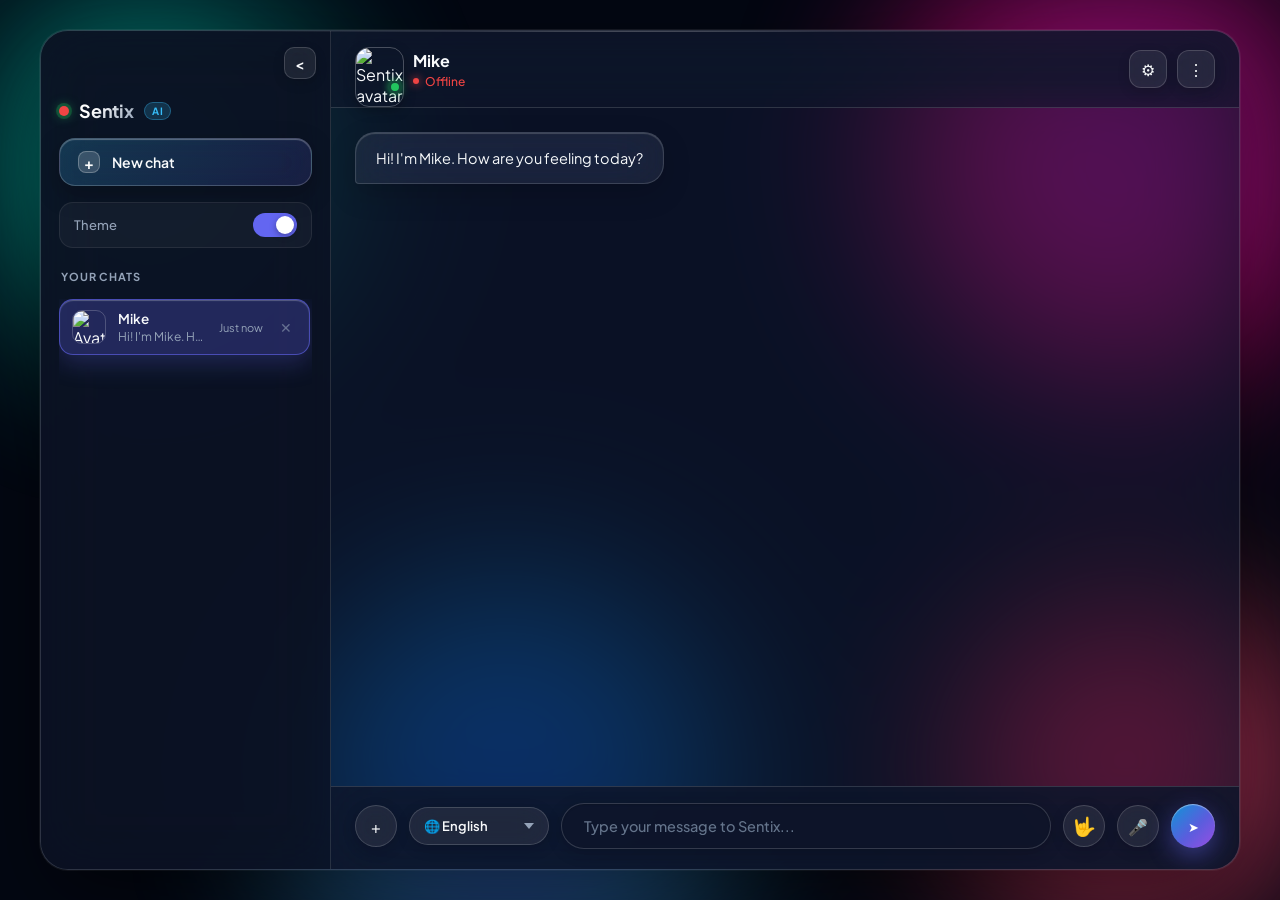
==== commit 567e246b: "Integrate ASL alphabet and word recognition models into Sentix" ====
--- a/frontend/index.html
+++ b/frontend/index.html
@@ -149,6 +149,7 @@
                        onkeydown="if(event.key==='Enter') send()">
             </div>
             
+            <button id="asl-toggle-btn" class="input-icon-btn asl-btn" type="button" aria-label="ASL Sign Recognition" title="ASL Recognition (American Sign Language)">🤟</button>
             <button id="mic-btn" class="input-icon-btn mic-btn" type="button" aria-label="Voice Input" title="Voice Input">🎤</button>
             <button id="send-btn" class="send-btn" type="button" onclick="send()" aria-label="Send message" title="Send message">
                 <span class="send-icon">➤</span>
@@ -159,6 +160,101 @@
     </main>
 </div>
 
+
+<!-- ASL Recognition Modal & Backdrop -->
+<div id="asl-modal-backdrop" class="asl-backdrop hidden" aria-hidden="true"></div>
+<div id="asl-modal" class="asl-modal hidden" role="dialog" aria-labelledby="asl-modal-title">
+    <div class="asl-modal-header">
+        <div class="asl-title-row">
+            <span class="asl-header-icon">🤟</span>
+            <div class="asl-header-text">
+                <h3 id="asl-modal-title">ASL Sign Recognition</h3>
+                <span class="asl-header-sub">Multimodal Sign-to-Text Companion</span>
+            </div>
+        </div>
+        <div class="asl-header-actions">
+            <div id="asl-status-badge" class="asl-badge badge-ready">Initializing...</div>
+            <button id="asl-close-modal-btn" class="icon-btn asl-close-btn" type="button" aria-label="Close ASL panel">✕</button>
+        </div>
+    </div>
+
+    <!-- Recognition Mode Selector & Camera Controls -->
+    <div class="asl-mode-row">
+        <div class="asl-mode-switch">
+            <button id="asl-mode-alpha" class="asl-mode-btn active" type="button">🔤 Alphabet (A–Z)</button>
+            <button id="asl-mode-word" class="asl-mode-btn" type="button">🗣️ Word Signs (200 Vocab)</button>
+        </div>
+        <div class="asl-stream-controls">
+            <button id="asl-start-btn" class="asl-control-btn btn-start" type="button">▶ Start</button>
+            <button id="asl-stop-btn" class="asl-control-btn btn-stop" type="button" disabled>⏹ Stop</button>
+        </div>
+    </div>
+
+    <!-- Main Recognition Workspace Grid -->
+    <div class="asl-workspace-grid">
+        <!-- Video Preview Panel -->
+        <div class="asl-camera-card">
+            <div class="asl-video-container">
+                <video id="asl-webcam-preview" autoplay playsinline muted></video>
+                <div class="asl-video-overlay">
+                    <span id="asl-hand-badge" class="asl-badge badge-no-hand">✋ No Hand Detected</span>
+                </div>
+            </div>
+            <!-- Progress / Hold Stabilization Bar -->
+            <div id="asl-hold-container" class="asl-hold-wrapper">
+                <div class="asl-hold-label-row">
+                    <span>Hold Stabilization</span>
+                    <span class="asl-hold-hint">Hold sign for 8 frames</span>
+                </div>
+                <div class="asl-progress-track">
+                    <div id="asl-hold-bar" class="asl-hold-fill" style="width: 0%;"></div>
+                </div>
+            </div>
+        </div>
+
+        <!-- Live Recognition Output Panel -->
+        <div class="asl-inference-card">
+            <div class="asl-pred-section">
+                <div class="asl-pred-header">
+                    <span class="asl-card-title">Live Prediction</span>
+                    <span id="asl-confidence-val" class="asl-conf-value">0%</span>
+                </div>
+                <div class="asl-progress-track conf-track">
+                    <div id="asl-confidence-bar" class="asl-progress-fill" style="width: 0%;"></div>
+                </div>
+                <div class="asl-display-pill">
+                    <span id="asl-live-prediction" class="asl-char-display">—</span>
+                </div>
+            </div>
+
+            <!-- Top-5 Probability List for Word Recognition -->
+            <div id="asl-top5-list" class="asl-top5-panel" style="display: none;"></div>
+        </div>
+    </div>
+
+    <!-- Progressive Sentence Construction Area -->
+    <div class="asl-sentence-card">
+        <div class="asl-sentence-header">
+            <span class="asl-card-title">Recognized Sentence</span>
+            <div class="asl-sentence-actions">
+                <button id="asl-space-btn" class="asl-action-btn" type="button" title="Insert Space">␣ Space</button>
+                <button id="asl-undo-btn" class="asl-action-btn" type="button" title="Undo Last Token">⌫ Undo</button>
+                <button id="asl-clear-btn" class="asl-action-btn btn-danger" type="button" title="Clear All">🗑 Clear</button>
+            </div>
+        </div>
+        <div id="asl-sentence-box" class="asl-sentence-display">Recognized sentence will appear here...</div>
+    </div>
+
+    <!-- Modal Footer / Primary Action -->
+    <div class="asl-modal-footer">
+        <span class="asl-footer-hint">Recognized sign language text will be sent to the Sentix chatbot.</span>
+        <button id="asl-send-to-sentix-btn" class="asl-send-btn" type="button">
+            <span>Send to Sentix</span>
+            <span class="asl-send-arrow">➤</span>
+        </button>
+    </div>
+</div>
+
 <!-- Dependencies & Liquid Glass Engine -->
 <script src="html2canvas.min.js"></script>
 <script src="liquid-glass/container.js"></script>
@@ -167,6 +263,7 @@
 
 <!-- Application Logic & Functions -->
 <script src="script.js"></script>
+<script src="asl.js"></script>
 
 <!-- Liquid Glass Initialization & Dynamic Effects -->
 <script src="liquid-glass-init.js"></script>
--- a/frontend/style.css
+++ b/frontend/style.css
@@ -1283,3 +1283,538 @@
         height: calc(100vh - 70px);
     }
 }
+
+
+/* ==========================================================================
+   SENTIX | ASL RECOGNITION INTERFACE (LIQUID GLASS STYLES)
+   ========================================================================== */
+
+/* ── Trigger Button in Chat Dock ───────────────────────────────────────── */
+.asl-btn {
+    font-size: 1.15rem;
+    transition: transform 0.2s cubic-bezier(0.16, 1, 0.3, 1), box-shadow 0.2s ease;
+}
+
+.asl-btn:hover {
+    transform: scale(1.08);
+    box-shadow: 0 4px 16px var(--accent-glow);
+}
+
+/* ── Modal Backdrop ────────────────────────────────────────────────────── */
+.asl-backdrop {
+    position: fixed;
+    inset: 0;
+    background: rgba(3, 7, 18, 0.72);
+    backdrop-filter: blur(14px) saturate(180%);
+    -webkit-backdrop-filter: blur(14px) saturate(180%);
+    z-index: 9998;
+    opacity: 1;
+    transition: opacity 0.25s ease;
+}
+
+.asl-backdrop.hidden {
+    display: none !important;
+}
+
+/* ── Modal Container ───────────────────────────────────────────────────── */
+.asl-modal {
+    position: fixed;
+    top: 50%;
+    left: 50%;
+    transform: translate(-50%, -50%);
+    width: 860px;
+    max-width: 94vw;
+    max-height: 92vh;
+    overflow-y: auto;
+    z-index: 9999;
+    
+    background: var(--panel-bg);
+    border: 1px solid var(--panel-border);
+    box-shadow: var(--glass-shadow);
+    border-radius: 28px;
+    padding: 24px 28px;
+    display: flex;
+    flex-direction: column;
+    gap: 18px;
+    
+    backdrop-filter: blur(30px) saturate(200%);
+    -webkit-backdrop-filter: blur(30px) saturate(200%);
+    animation: aslModalFadeIn 0.28s cubic-bezier(0.16, 1, 0.3, 1) forwards;
+}
+
+.asl-modal.hidden {
+    display: none !important;
+}
+
+@keyframes aslModalFadeIn {
+    from {
+        opacity: 0;
+        transform: translate(-50%, -46%) scale(0.96);
+    }
+    to {
+        opacity: 1;
+        transform: translate(-50%, -50%) scale(1);
+    }
+}
+
+/* ── Modal Header ──────────────────────────────────────────────────────── */
+.asl-modal-header {
+    display: flex;
+    justify-content: space-between;
+    align-items: center;
+    padding-bottom: 14px;
+    border-bottom: 1px solid var(--panel-border);
+}
+
+.asl-title-row {
+    display: flex;
+    align-items: center;
+    gap: 12px;
+}
+
+.asl-header-icon {
+    font-size: 1.7rem;
+    filter: drop-shadow(0 2px 8px var(--accent-glow));
+}
+
+.asl-header-text h3 {
+    font-size: 1.25rem;
+    font-weight: 700;
+    color: var(--text-main);
+    letter-spacing: -0.02em;
+}
+
+.asl-header-sub {
+    font-size: 0.8rem;
+    color: var(--text-sub);
+}
+
+.asl-header-actions {
+    display: flex;
+    align-items: center;
+    gap: 10px;
+}
+
+.asl-close-btn {
+    width: 34px;
+    height: 34px;
+    border-radius: 50%;
+    border: 1px solid var(--panel-border);
+    background: rgba(255, 255, 255, 0.06);
+    color: var(--text-main);
+    cursor: pointer;
+    display: inline-flex;
+    align-items: center;
+    justify-content: center;
+    font-size: 1rem;
+    transition: all 0.2s ease;
+}
+
+.asl-close-btn:hover {
+    background: rgba(239, 68, 68, 0.25);
+    border-color: rgba(239, 68, 68, 0.5);
+    color: #ef4444;
+}
+
+/* ── Mode Row ──────────────────────────────────────────────────────────── */
+.asl-mode-row {
+    display: flex;
+    justify-content: space-between;
+    align-items: center;
+    flex-wrap: wrap;
+    gap: 12px;
+}
+
+.asl-mode-switch {
+    display: inline-flex;
+    background: rgba(0, 0, 0, 0.28);
+    border: 1px solid var(--panel-border);
+    border-radius: 14px;
+    padding: 4px;
+    gap: 6px;
+}
+
+.asl-mode-btn {
+    padding: 8px 16px;
+    border-radius: 10px;
+    border: none;
+    font-size: 0.86rem;
+    font-weight: 600;
+    cursor: pointer;
+    background: transparent;
+    color: var(--text-sub);
+    transition: all 0.2s cubic-bezier(0.16, 1, 0.3, 1);
+}
+
+.asl-mode-btn:hover {
+    color: var(--text-main);
+}
+
+.asl-mode-btn.active {
+    background: var(--accent-gradient);
+    color: #ffffff;
+    box-shadow: 0 4px 14px var(--accent-glow);
+}
+
+.asl-stream-controls {
+    display: flex;
+    gap: 8px;
+}
+
+.asl-control-btn {
+    padding: 8px 16px;
+    border-radius: 10px;
+    font-size: 0.86rem;
+    font-weight: 600;
+    border: 1px solid var(--panel-border);
+    cursor: pointer;
+    transition: all 0.2s ease;
+}
+
+.asl-control-btn.btn-start {
+    background: rgba(34, 197, 94, 0.18);
+    border-color: rgba(34, 197, 94, 0.38);
+    color: #4ade80;
+}
+
+.asl-control-btn.btn-start:hover:not(:disabled) {
+    background: rgba(34, 197, 94, 0.32);
+    box-shadow: 0 0 14px rgba(34, 197, 94, 0.35);
+}
+
+.asl-control-btn.btn-stop {
+    background: rgba(239, 68, 68, 0.18);
+    border-color: rgba(239, 68, 68, 0.38);
+    color: #f87171;
+}
+
+.asl-control-btn.btn-stop:hover:not(:disabled) {
+    background: rgba(239, 68, 68, 0.32);
+    box-shadow: 0 0 14px rgba(239, 68, 68, 0.35);
+}
+
+.asl-control-btn:disabled {
+    opacity: 0.45;
+    cursor: not-allowed;
+}
+
+/* ── Status Badges ─────────────────────────────────────────────────────── */
+.asl-badge {
+    padding: 4px 12px;
+    border-radius: 20px;
+    font-size: 0.76rem;
+    font-weight: 600;
+    display: inline-flex;
+    align-items: center;
+    gap: 6px;
+    backdrop-filter: blur(8px);
+}
+
+.badge-ready { background: rgba(56, 189, 248, 0.16); color: #38bdf8; border: 1px solid rgba(56, 189, 248, 0.32); }
+.badge-active { background: rgba(34, 197, 94, 0.18); color: #4ade80; border: 1px solid rgba(34, 197, 94, 0.36); }
+.badge-connecting { background: rgba(234, 179, 8, 0.18); color: #facc15; border: 1px solid rgba(234, 179, 8, 0.36); }
+.badge-disconnected { background: rgba(239, 68, 68, 0.18); color: #f87171; border: 1px solid rgba(239, 68, 68, 0.36); }
+.badge-hand-detected { background: rgba(99, 102, 241, 0.25); color: #a5b4fc; border: 1px solid rgba(99, 102, 241, 0.45); }
+.badge-no-hand { background: rgba(245, 158, 11, 0.2); color: #fbbf24; border: 1px solid rgba(245, 158, 11, 0.4); }
+
+/* ── Workspace Grid ────────────────────────────────────────────────────── */
+.asl-workspace-grid {
+    display: grid;
+    grid-template-columns: 1.15fr 0.85fr;
+    gap: 16px;
+}
+
+.asl-camera-card, .asl-inference-card, .asl-sentence-card {
+    background: rgba(0, 0, 0, 0.22);
+    border: 1px solid var(--panel-border);
+    border-radius: 20px;
+    padding: 16px;
+}
+
+.asl-video-container {
+    position: relative;
+    width: 100%;
+    aspect-ratio: 4 / 3;
+    border-radius: 14px;
+    overflow: hidden;
+    background: #000;
+    border: 1px solid var(--panel-border);
+}
+
+#asl-webcam-preview {
+    width: 100%;
+    height: 100%;
+    object-fit: cover;
+    transform: scaleX(-1); /* Natural mirror preview */
+}
+
+.asl-video-overlay {
+    position: absolute;
+    top: 10px;
+    left: 10px;
+    z-index: 5;
+}
+
+/* ── Hold Progress Track ───────────────────────────────────────────────── */
+.asl-hold-wrapper {
+    margin-top: 12px;
+}
+
+.asl-hold-label-row {
+    display: flex;
+    justify-content: space-between;
+    font-size: 0.78rem;
+    color: var(--text-sub);
+    margin-bottom: 6px;
+}
+
+.asl-hold-hint {
+    color: var(--text-muted);
+}
+
+.asl-progress-track {
+    width: 100%;
+    height: 6px;
+    background: rgba(255, 255, 255, 0.08);
+    border-radius: 999px;
+    overflow: hidden;
+}
+
+.asl-hold-fill {
+    height: 100%;
+    background: linear-gradient(90deg, #38bdf8, #818cf8);
+    border-radius: 999px;
+    transition: width 0.12s ease;
+}
+
+/* ── Inference Card ────────────────────────────────────────────────────── */
+.asl-pred-header {
+    display: flex;
+    justify-content: space-between;
+    align-items: center;
+    margin-bottom: 8px;
+}
+
+.asl-card-title {
+    font-size: 0.82rem;
+    font-weight: 600;
+    color: var(--text-sub);
+    text-transform: uppercase;
+    letter-spacing: 0.05em;
+}
+
+.asl-conf-value {
+    font-size: 0.88rem;
+    font-weight: 700;
+    color: var(--accent);
+}
+
+.asl-progress-fill {
+    height: 100%;
+    border-radius: 999px;
+    transition: width 0.15s ease;
+}
+
+.conf-high { background: linear-gradient(90deg, #22c55e, #10b981); }
+.conf-med  { background: linear-gradient(90deg, #eab308, #f59e0b); }
+.conf-low  { background: linear-gradient(90deg, #ef4444, #dc2626); }
+
+.asl-display-pill {
+    margin-top: 14px;
+    height: 110px;
+    background: rgba(255, 255, 255, 0.04);
+    border: 1px solid var(--panel-border);
+    border-radius: 16px;
+    display: flex;
+    align-items: center;
+    justify-content: center;
+    box-shadow: inset 0 2px 8px rgba(0, 0, 0, 0.35);
+}
+
+.asl-char-display {
+    font-size: 3.4rem;
+    font-weight: 800;
+    color: var(--text-main);
+    letter-spacing: 0.02em;
+    filter: drop-shadow(0 0 16px var(--accent-glow));
+    transition: all 0.15s ease;
+}
+
+.asl-char-display.flash-accepted {
+    transform: scale(1.15);
+    color: #4ade80;
+    filter: drop-shadow(0 0 24px rgba(74, 222, 128, 0.7));
+}
+
+/* ── Top-5 Candidate List (Word Mode) ─────────────────────────────────── */
+.asl-top5-panel {
+    margin-top: 14px;
+    display: flex;
+    flex-direction: column;
+    gap: 8px;
+}
+
+.asl-top-item {
+    display: flex;
+    align-items: center;
+    gap: 10px;
+    font-size: 0.8rem;
+}
+
+.asl-candidate-label {
+    width: 80px;
+    font-weight: 600;
+    color: var(--text-main);
+    white-space: nowrap;
+    overflow: hidden;
+    text-overflow: ellipsis;
+}
+
+.asl-candidate-bar-wrapper {
+    flex: 1;
+    height: 6px;
+    background: rgba(255, 255, 255, 0.08);
+    border-radius: 999px;
+    overflow: hidden;
+}
+
+.asl-candidate-bar {
+    height: 100%;
+    background: var(--accent-gradient);
+    border-radius: 999px;
+    transition: width 0.15s ease;
+}
+
+.asl-candidate-pct {
+    width: 34px;
+    text-align: right;
+    color: var(--text-sub);
+    font-weight: 600;
+}
+
+/* ── Sentence Card & Editor ────────────────────────────────────────────── */
+.asl-sentence-card {
+    display: flex;
+    flex-direction: column;
+    gap: 10px;
+}
+
+.asl-sentence-header {
+    display: flex;
+    justify-content: space-between;
+    align-items: center;
+}
+
+.asl-sentence-actions {
+    display: flex;
+    gap: 6px;
+}
+
+.asl-action-btn {
+    padding: 5px 12px;
+    border-radius: 8px;
+    font-size: 0.78rem;
+    font-weight: 600;
+    background: rgba(255, 255, 255, 0.08);
+    border: 1px solid var(--panel-border);
+    color: var(--text-main);
+    cursor: pointer;
+    transition: all 0.2s ease;
+}
+
+.asl-action-btn:hover {
+    background: rgba(255, 255, 255, 0.16);
+    transform: translateY(-1px);
+}
+
+.asl-action-btn.btn-danger:hover {
+    background: rgba(239, 68, 68, 0.25);
+    border-color: rgba(239, 68, 68, 0.4);
+    color: #f87171;
+}
+
+.asl-sentence-display {
+    min-height: 54px;
+    padding: 12px 16px;
+    border-radius: 12px;
+    background: rgba(0, 0, 0, 0.35);
+    border: 1px solid var(--panel-border);
+    color: var(--text-muted);
+    font-size: 1.05rem;
+    font-weight: 500;
+    line-height: 1.45;
+    word-break: break-word;
+}
+
+.asl-sentence-display.has-content {
+    color: #f8fafc;
+    font-weight: 600;
+}
+
+/* ── Modal Footer / Handoff ────────────────────────────────────────────── */
+.asl-modal-footer {
+    display: flex;
+    justify-content: space-between;
+    align-items: center;
+    padding-top: 12px;
+    border-top: 1px solid var(--panel-border);
+}
+
+.asl-footer-hint {
+    font-size: 0.78rem;
+    color: var(--text-muted);
+}
+
+.asl-send-btn {
+    padding: 10px 24px;
+    border-radius: 14px;
+    border: none;
+    background: var(--accent-gradient);
+    color: #ffffff;
+    font-size: 0.94rem;
+    font-weight: 700;
+    cursor: pointer;
+    display: inline-flex;
+    align-items: center;
+    gap: 8px;
+    box-shadow: 0 4px 18px var(--accent-glow);
+    transition: transform 0.2s ease, box-shadow 0.2s ease;
+}
+
+.asl-send-btn:hover {
+    transform: translateY(-2px) scale(1.02);
+    box-shadow: 0 8px 24px var(--accent-glow);
+}
+
+.asl-send-arrow {
+    transition: transform 0.2s ease;
+}
+
+.asl-send-btn:hover .asl-send-arrow {
+    transform: translateX(3px);
+}
+
+/* ── Responsive adjustments for ASL modal ──────────────────────────────── */
+@media (max-width: 768px) {
+    .asl-modal {
+        padding: 18px;
+        gap: 14px;
+    }
+    .asl-workspace-grid {
+        grid-template-columns: 1fr;
+    }
+    .asl-display-pill {
+        height: 70px;
+    }
+    .asl-char-display {
+        font-size: 2.2rem;
+    }
+    .asl-modal-footer {
+        flex-direction: column;
+        gap: 10px;
+        align-items: stretch;
+    }
+    .asl-send-btn {
+        justify-content: center;
+    }
+}
